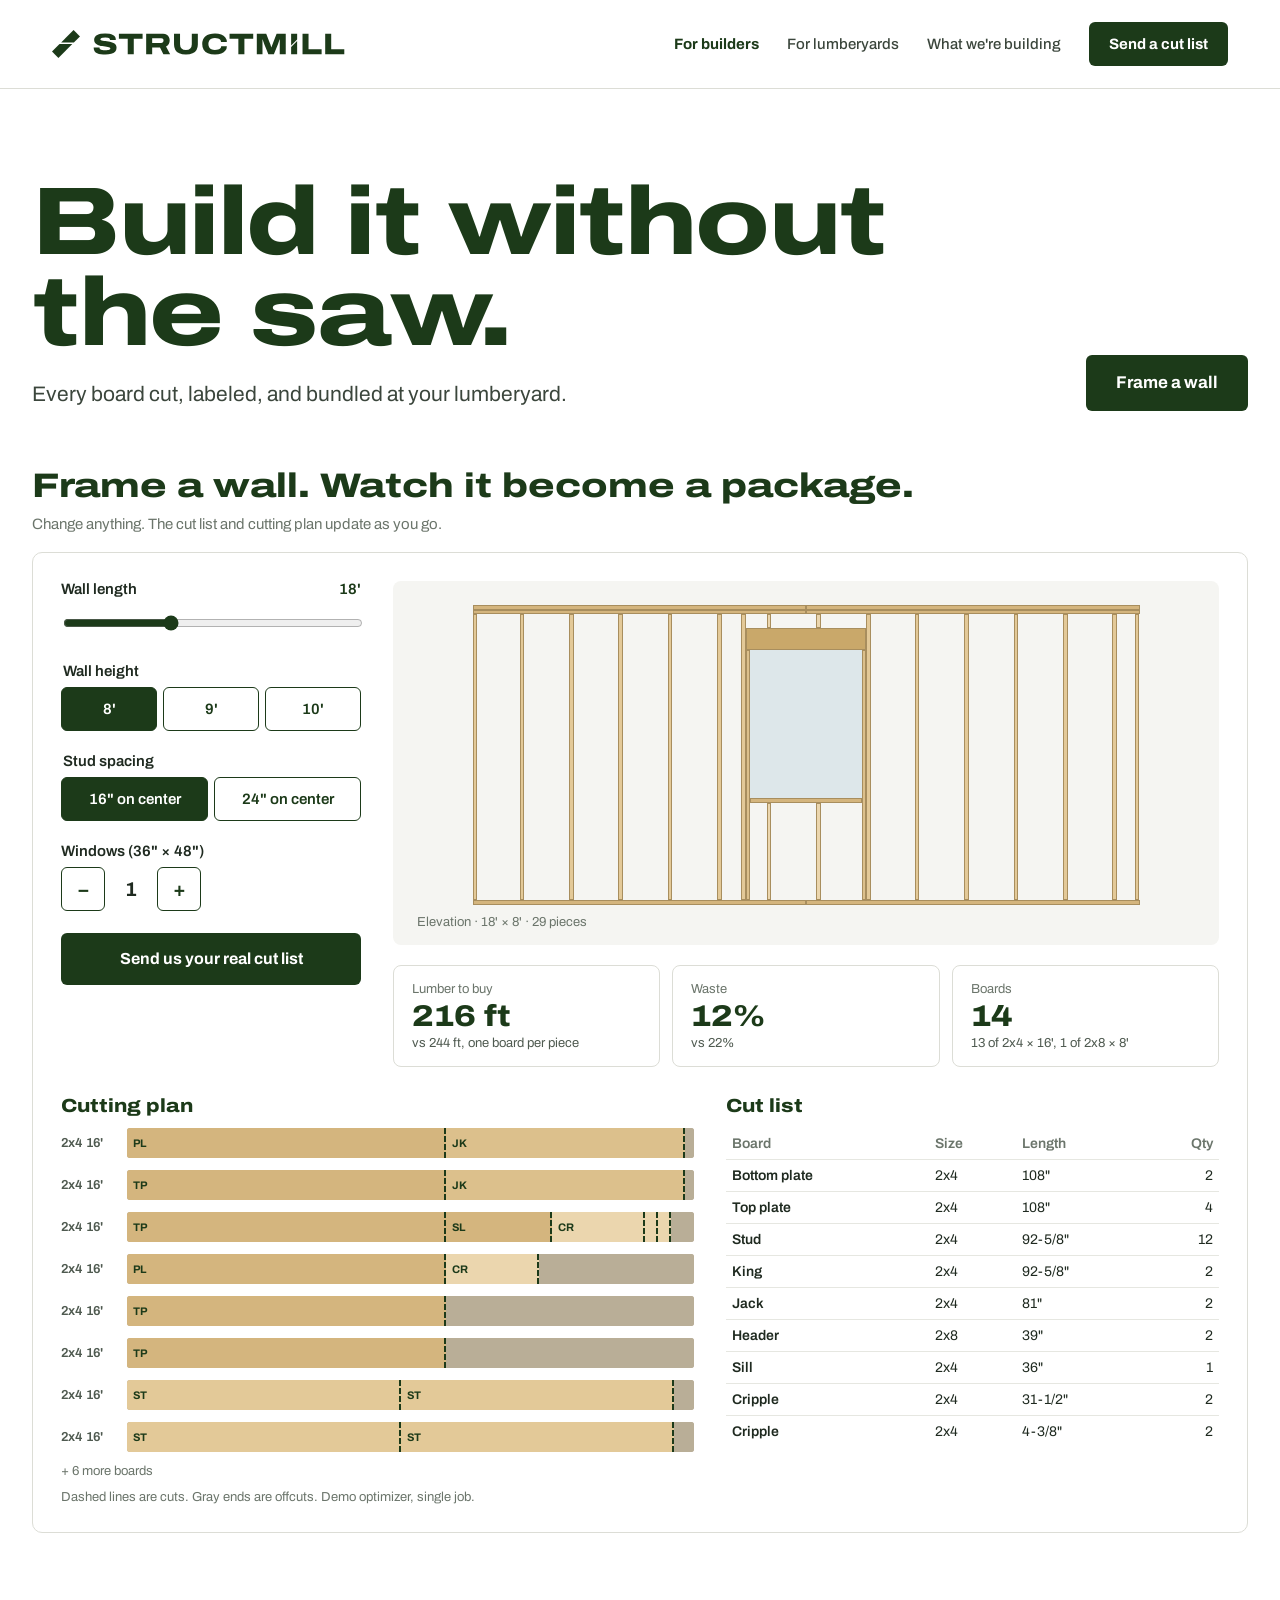
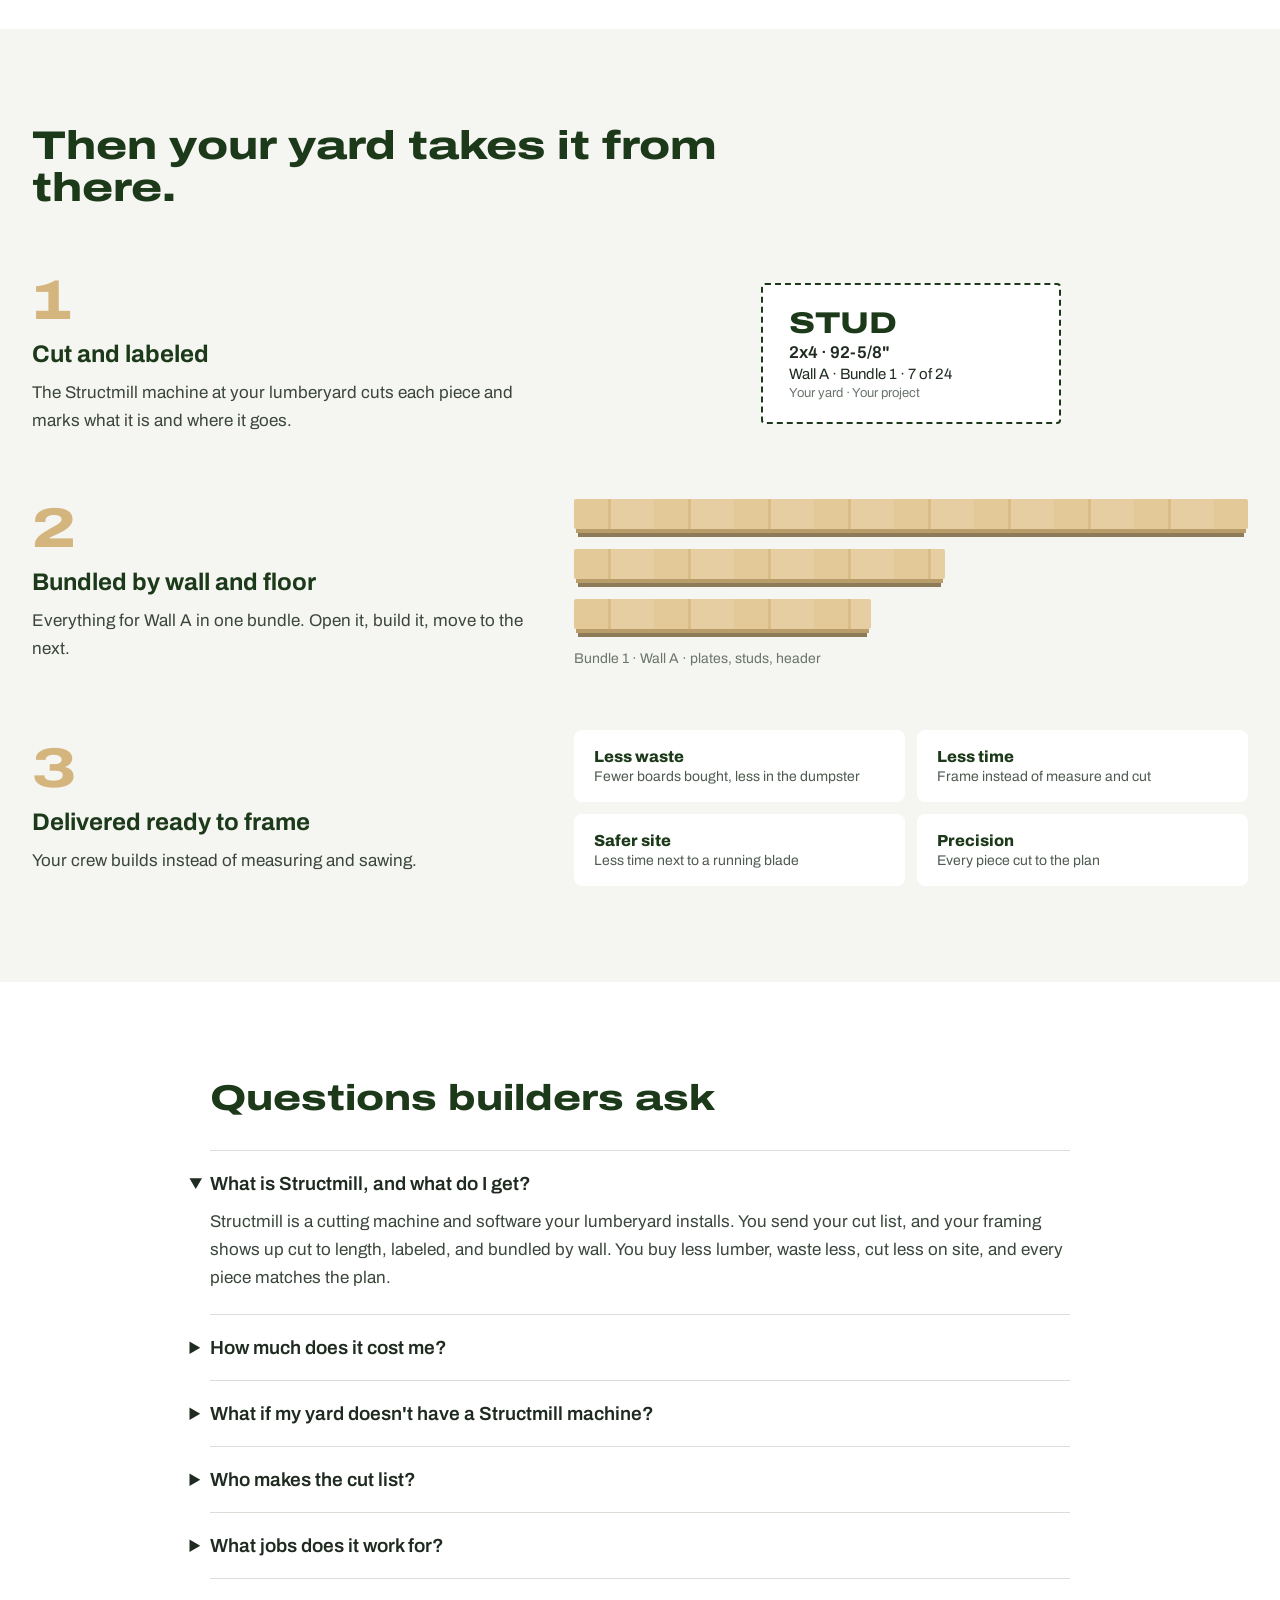
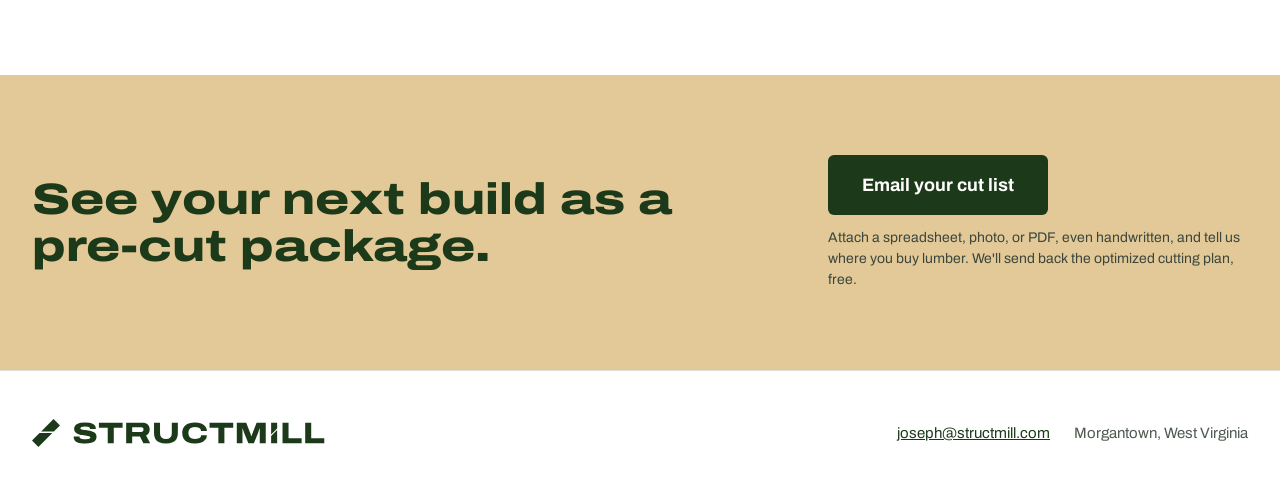
==== builders/index.html @ ed71ccde "Launch v3.0: new brand, builders page with Wall Lab, lumberyards page Replaces the v2 single page wi" ====
<!doctype html>
<html lang="en">
<head>
<meta charset="utf-8">
<meta name="viewport" content="width=device-width, initial-scale=1">
<title>Structmill for builders: build it without the saw</title>
<meta name="description" content="Frame a wall in Wall Lab and watch it become a pre-cut package: every board cut, labeled, and bundled at your lumberyard.">
<meta name="theme-color" content="#FFFFFF">
<link rel="canonical" href="https://structmill.com/builders/">
<meta property="og:type" content="website">
<meta property="og:site_name" content="Structmill">
<meta property="og:title" content="Structmill for builders: build it without the saw">
<meta property="og:description" content="Frame a wall in Wall Lab and watch it become a pre-cut package: every board cut, labeled, and bundled at your lumberyard.">
<meta property="og:url" content="https://structmill.com/builders/">
<meta property="og:image" content="https://structmill.com/og-image.png">
<meta property="og:image:width" content="1200">
<meta property="og:image:height" content="630">
<meta name="twitter:card" content="summary_large_image">
<meta name="twitter:title" content="Structmill for builders: build it without the saw">
<meta name="twitter:description" content="Frame a wall in Wall Lab and watch it become a pre-cut package: every board cut, labeled, and bundled at your lumberyard.">
<meta name="twitter:image" content="https://structmill.com/og-image.png">
<link rel="icon" href="/favicon.svg" type="image/svg+xml">
<link rel="preload" href="/assets/fonts/archivo-variable.woff2" as="font" type="font/woff2" crossorigin>
<link rel="stylesheet" href="/assets/site.css">
</head>
<body>
<div style="font-family: Archivo, system-ui, sans-serif; color: #1F2A20; background: #FFFFFF; min-height: 100vh">

<header style="border-bottom: 1px solid #DCDDD6">
<nav class="sec" style="max-width: 1240px; margin: 0 auto; padding: 22px 32px; display: flex; flex-wrap: wrap; align-items: center; justify-content: space-between; gap: 16px">
<a href="/" aria-label="Structmill home" style="display: flex"><img class="logo" src="/assets/structmill-lockup.svg" alt="Structmill" width="293" height="28"></a>
<div class="nav-links" style="display: flex; flex-wrap: wrap; align-items: center; gap: 28px; font-size: 15px; font-weight: 500">
<a href="/builders/" style="color: #1C3A19; text-decoration: none; font-weight: 700">For builders</a>
<a href="/lumberyards/" style="color: #3B463C; text-decoration: none">For lumberyards</a>
<a href="/#what" style="color: #3B463C; text-decoration: none">What we're building</a>
<a class="nav-cta" href="#send" style="display: inline-flex; align-items: center; min-height: 44px; padding: 0 20px; background: #1C3A19; color: #FFFFFF; font-weight: 700; border-radius: 6px; text-decoration: none">Send a cut list</a>
</div>
</nav>
</header>

<section class="sec hero" style="padding: 88px 32px 56px">
<div style="max-width: 1240px; margin: 0 auto; display: flex; flex-wrap: wrap; gap: 32px; align-items: flex-end; justify-content: space-between">
<div style="flex: 1 1 640px; min-width: 0; display: flex; flex-direction: column; gap: 20px">
<h1 style="margin: 0; font-stretch: 125%; font-weight: 800; font-size: clamp(48px, 7.5vw, 104px); line-height: 0.95; letter-spacing: -0.015em; color: #1C3A19">Build it without the saw.</h1>
<p style="margin: 0; font-size: 21px; line-height: 1.5; color: #3B463C">Every board cut, labeled, and bundled at your lumberyard.</p>
</div>
<a href="#wall-lab" style="display: inline-flex; align-items: center; min-height: 56px; padding: 0 30px; background: #1C3A19; color: #FFFFFF; font-weight: 700; font-size: 17px; border-radius: 6px; text-decoration: none">Frame a wall</a>
</div>
</section>

<section class="sec flush-top" id="wall-lab" aria-label="Wall Lab" style="padding: 0 32px 96px">
<div style="max-width: 1240px; margin: 0 auto; display: flex; flex-direction: column; gap: 20px">
<div style="display: flex; flex-wrap: wrap; justify-content: space-between; align-items: baseline; gap: 12px">
<h2 style="margin: 0; font-stretch: 125%; font-weight: 800; font-size: 34px; color: #1C3A19">Frame a wall. Watch it become a package.</h2>
<span style="font-size: 15px; color: #6B756B">Change anything. The cut list and cutting plan update as you go.</span>
</div>
<div id="wall-lab-app" class="wl" style="font-family: Archivo, system-ui, sans-serif; color: #1F2A20; background: #FFFFFF; border: 1.5px solid #DCDDD6; border-radius: 10px; padding: 28px; display: flex; flex-direction: column; gap: 28px; width: 100%">
<div style="display: flex; flex-wrap: wrap; gap: 32px">
<div class="wl-form" style="flex: 0 1 300px; min-width: 260px; display: flex; flex-direction: column; gap: 22px">
<label style="display: flex; flex-direction: column; gap: 8px; font-size: 15px; font-weight: 600">
<span style="display: flex; justify-content: space-between"><span>Wall length</span><span id="wl-len-label" style="color: #1C3A19">18'</span></span>
<input id="wl-len" type="range" min="6" max="40" step="1" value="18" style="accent-color: #1C3A19; width: 100%; min-height: 32px">
</label>
<fieldset style="margin: 0; padding: 0; border: none; display: flex; flex-direction: column; gap: 8px">
<legend style="font-size: 15px; font-weight: 600; padding-bottom: 8px">Wall height</legend>
<div style="display: flex; gap: 6px"><button type="button" data-h="8">8'</button><button type="button" data-h="9">9'</button><button type="button" data-h="10">10'</button></div>
</fieldset>
<fieldset style="margin: 0; padding: 0; border: none; display: flex; flex-direction: column; gap: 8px">
<legend style="font-size: 15px; font-weight: 600; padding-bottom: 8px">Stud spacing</legend>
<div style="display: flex; gap: 6px"><button type="button" data-sp="16">16" on center</button><button type="button" data-sp="24">24" on center</button></div>
</fieldset>
<div style="display: flex; flex-direction: column; gap: 8px">
<span style="font-size: 15px; font-weight: 600">Windows (36" × 48")</span>
<div style="display: flex; align-items: center; gap: 10px">
<button id="wl-down" type="button" aria-label="Fewer windows" style="width: 44px; height: 44px; border: 1.5px solid #1C3A19; border-radius: 6px; background: #FFFFFF; color: #1C3A19; font: 700 20px Archivo, sans-serif; cursor: pointer">−</button>
<span id="wl-win" aria-live="polite" style="min-width: 32px; text-align: center; font-size: 20px; font-weight: 700">1</span>
<button id="wl-up" type="button" aria-label="More windows" style="width: 44px; height: 44px; border: 1.5px solid #1C3A19; border-radius: 6px; background: #FFFFFF; color: #1C3A19; font: 700 20px Archivo, sans-serif; cursor: pointer">+</button>
</div>
<span id="wl-note" hidden style="font-size: 13px; color: #8A5A1F"></span>
</div>
<a id="wl-send" href="mailto:joseph@structmill.com?subject=My%20cut%20list&amp;body=Hi%20Joseph%2C%0A%0AMy%20cut%20list%20is%20attached%20%28spreadsheet%2C%20photo%2C%20or%20PDF%29.%0A%0AI%20buy%20lumber%20from%3A%20%0AThe%20job%3A%20%0A%0A" style="display: inline-flex; align-items: center; justify-content: center; min-height: 52px; padding: 0 22px; background: #1C3A19; color: #FFFFFF; font-weight: 700; border-radius: 6px; text-decoration: none">Send us your real cut list</a>
</div>
<div style="flex: 1 1 560px; min-width: 0; display: flex; flex-direction: column; gap: 20px">
<div style="background: #F5F5F2; border-radius: 8px; padding: 24px 24px 16px; display: flex; flex-direction: column; gap: 10px">
<div id="wl-elev" role="img" aria-label="Framing elevation" style="position: relative; width: 100%; margin: 0 auto"></div>
<span id="wl-caption" style="font-size: 13px; color: #6B756B"></span>
</div>
<div class="wl-stats" style="display: grid; grid-template-columns: repeat(3, minmax(0, 1fr)); gap: 12px">
<div style="border: 1.5px solid #DCDDD6; border-radius: 8px; padding: 16px 18px; display: flex; flex-direction: column; gap: 4px"><span style="font-size: 13px; color: #6B756B">Lumber to buy</span><span id="wl-opt-ft" class="wl-stat-num" style="font-stretch: 115%; font-size: 30px; font-weight: 800; color: #1C3A19"></span><span id="wl-base-ft" style="font-size: 13px; color: #4F5A50"></span></div>
<div style="border: 1.5px solid #DCDDD6; border-radius: 8px; padding: 16px 18px; display: flex; flex-direction: column; gap: 4px"><span style="font-size: 13px; color: #6B756B">Waste</span><span id="wl-opt-waste" class="wl-stat-num" style="font-stretch: 115%; font-size: 30px; font-weight: 800; color: #1C3A19"></span><span id="wl-base-waste" style="font-size: 13px; color: #4F5A50"></span></div>
<div style="border: 1.5px solid #DCDDD6; border-radius: 8px; padding: 16px 18px; display: flex; flex-direction: column; gap: 4px"><span style="font-size: 13px; color: #6B756B">Boards</span><span id="wl-boards" class="wl-stat-num" style="font-stretch: 115%; font-size: 30px; font-weight: 800; color: #1C3A19"></span><span id="wl-mix" style="font-size: 13px; color: #4F5A50"></span></div>
</div>
</div>
</div>
<div style="display: flex; flex-wrap: wrap; gap: 32px">
<div style="flex: 1 1 520px; min-width: 0; display: flex; flex-direction: column; gap: 12px">
<h3 style="margin: 0; font-stretch: 115%; font-size: 19px; font-weight: 800; color: #1C3A19">Cutting plan</h3>
<div id="wl-plan" style="display: flex; flex-direction: column; gap: 12px"></div>
<span id="wl-more" hidden style="font-size: 13px; color: #6B756B"></span>
<span style="font-size: 13px; color: #6B756B">Dashed lines are cuts. Gray ends are offcuts. Demo optimizer, single job.</span>
</div>
<div style="flex: 1 1 380px; min-width: 0; display: flex; flex-direction: column; gap: 12px">
<h3 style="margin: 0; font-stretch: 115%; font-size: 19px; font-weight: 800; color: #1C3A19">Cut list</h3>
<table style="width: 100%; border-collapse: collapse; font-size: 14px">
<thead><tr style="text-align: left; color: #6B756B"><th style="padding: 8px 6px; font-weight: 600">Board</th><th style="padding: 8px 6px; font-weight: 600">Size</th><th style="padding: 8px 6px; font-weight: 600">Length</th><th style="padding: 8px 6px; font-weight: 600; text-align: right">Qty</th></tr></thead>
<tbody id="wl-rows"></tbody>
</table>
</div>
</div>
</div>
<noscript><p style="font-size: 15px">Wall Lab needs JavaScript turned on.</p></noscript>
</div>
</section>

<section class="sec" aria-label="Then your yard takes it from there" style="background: #F5F5F2; padding: 96px 32px">
<div style="max-width: 1240px; margin: 0 auto; display: flex; flex-direction: column; gap: 64px">
<h2 style="margin: 0; font-stretch: 125%; font-weight: 800; font-size: 40px; line-height: 1.05; color: #1C3A19; max-width: 760px">Then your yard takes it from there.</h2>

<div style="display: flex; flex-wrap: wrap; gap: 48px; align-items: center">
<div style="flex: 1 1 340px; min-width: 0; display: flex; flex-direction: column; gap: 12px"><span class="big-num" style="font-stretch: 125%; font-size: 56px; font-weight: 800; color: #D4B57E; line-height: 1">1</span><h3 style="margin: 0; font-size: 24px; color: #1C3A19">Cut and labeled</h3><p style="margin: 0; font-size: 17px; line-height: 1.65; color: #3B463C">The Structmill machine at your lumberyard cuts each piece and marks what it is and where it goes.</p></div>
<div style="flex: 1 1 520px; min-width: 0; display: flex; justify-content: center">
<div style="background: #FFFFFF; border: 2px dashed #1C3A19; border-radius: 4px; padding: 22px 26px; display: flex; flex-direction: column; gap: 4px; min-width: 300px" class="label-card">
<span style="font-stretch: 125%; font-size: 30px; font-weight: 800; color: #1C3A19">STUD</span>
<span style="font-size: 17px; font-weight: 600">2x4 · 92-5/8"</span>
<span style="font-size: 15px">Wall A · Bundle 1 · 7 of 24</span>
<span style="font-size: 13px; color: #6B756B">Your yard · Your project</span>
</div>
</div>
</div>

<div style="display: flex; flex-wrap: wrap; gap: 48px; align-items: center">
<div style="flex: 1 1 340px; min-width: 0; display: flex; flex-direction: column; gap: 12px"><span class="big-num" style="font-stretch: 125%; font-size: 56px; font-weight: 800; color: #D4B57E; line-height: 1">2</span><h3 style="margin: 0; font-size: 24px; color: #1C3A19">Bundled by wall and floor</h3><p style="margin: 0; font-size: 17px; line-height: 1.65; color: #3B463C">Everything for Wall A in one bundle. Open it, build it, move to the next.</p></div>
<div style="flex: 1 1 520px; min-width: 0; display: flex; flex-direction: column; gap: 10px">
<div style="height: 30px; width: 100%; border-radius: 2px; background: repeating-linear-gradient(90deg, #E3C998 0 34px, #D9BC86 34px 37px, #E6CEA2 37px 80px); box-shadow: 0 6px 0 -2px #B89C69, 0 12px 0 -4px #8C7A58"></div>
<div style="height: 30px; width: 55%; border-radius: 2px; margin-top: 10px; background: repeating-linear-gradient(90deg, #E3C998 0 34px, #D9BC86 34px 37px, #E6CEA2 37px 80px); box-shadow: 0 6px 0 -2px #B89C69, 0 12px 0 -4px #8C7A58"></div>
<div style="height: 30px; width: 44%; border-radius: 2px; margin-top: 10px; background: repeating-linear-gradient(90deg, #E3C998 0 34px, #D9BC86 34px 37px, #E6CEA2 37px 80px); box-shadow: 0 6px 0 -2px #B89C69, 0 12px 0 -4px #8C7A58"></div>
<span style="font-size: 14px; color: #6B756B; padding-top: 12px">Bundle 1 · Wall A · plates, studs, header</span>
</div>
</div>

<div style="display: flex; flex-wrap: wrap; gap: 48px; align-items: center">
<div style="flex: 1 1 340px; min-width: 0; display: flex; flex-direction: column; gap: 12px"><span class="big-num" style="font-stretch: 125%; font-size: 56px; font-weight: 800; color: #D4B57E; line-height: 1">3</span><h3 style="margin: 0; font-size: 24px; color: #1C3A19">Delivered ready to frame</h3><p style="margin: 0; font-size: 17px; line-height: 1.65; color: #3B463C">Your crew builds instead of measuring and sawing.</p></div>
<div style="flex: 1 1 520px; min-width: 0; display: grid; grid-template-columns: repeat(2, minmax(0, 1fr)); gap: 12px">
<div style="background: #FFFFFF; border-radius: 8px; padding: 18px 20px; display: flex; flex-direction: column; gap: 4px"><span style="font-weight: 800; color: #1C3A19">Less waste</span><span style="font-size: 14px; color: #4F5A50">Fewer boards bought, less in the dumpster</span></div>
<div style="background: #FFFFFF; border-radius: 8px; padding: 18px 20px; display: flex; flex-direction: column; gap: 4px"><span style="font-weight: 800; color: #1C3A19">Less time</span><span style="font-size: 14px; color: #4F5A50">Frame instead of measure and cut</span></div>
<div style="background: #FFFFFF; border-radius: 8px; padding: 18px 20px; display: flex; flex-direction: column; gap: 4px"><span style="font-weight: 800; color: #1C3A19">Safer site</span><span style="font-size: 14px; color: #4F5A50">Less time next to a running blade</span></div>
<div style="background: #FFFFFF; border-radius: 8px; padding: 18px 20px; display: flex; flex-direction: column; gap: 4px"><span style="font-weight: 800; color: #1C3A19">Precision</span><span style="font-size: 14px; color: #4F5A50">Every piece cut to the plan</span></div>
</div>
</div>

</div>
</section>

<section class="sec" style="padding: 96px 32px">
<div style="max-width: 860px; margin: 0 auto; display: flex; flex-direction: column; gap: 32px">
<h2 style="margin: 0; font-stretch: 125%; font-weight: 800; font-size: 36px; color: #1C3A19">Questions builders ask</h2>
<div style="display: flex; flex-direction: column; border-top: 1px solid #DCDDD6">
<details open style="border-bottom: 1px solid #DCDDD6; padding: 22px 0"><summary style="font-size: 19px; font-weight: 600">What is Structmill, and what do I get?</summary><p style="margin: 14px 0 0; font-size: 17px; line-height: 1.65; color: #3B463C">Structmill is a cutting machine and software your lumberyard installs. You send your cut list, and your framing shows up cut to length, labeled, and bundled by wall. You buy less lumber, waste less, cut less on site, and every piece matches the plan.</p></details>
<details style="border-bottom: 1px solid #DCDDD6; padding: 22px 0"><summary style="font-size: 19px; font-weight: 600">How much does it cost me?</summary><p style="margin: 14px 0 0; font-size: 17px; line-height: 1.65; color: #3B463C">Planning with Structmill is free. Pre-cut packages are sold by your lumberyard, which sets the price for the service the same way it prices your lumber.</p></details>
<details style="border-bottom: 1px solid #DCDDD6; padding: 22px 0"><summary style="font-size: 19px; font-weight: 600">What if my yard doesn't have a Structmill machine?</summary><p style="margin: 14px 0 0; font-size: 17px; line-height: 1.65; color: #3B463C">Send us your cut list anyway. We'll send back the optimized cutting plan, and if you tell us where you buy, we'll take your request to your yard.</p></details>
<details style="border-bottom: 1px solid #DCDDD6; padding: 22px 0"><summary style="font-size: 19px; font-weight: 600">Who makes the cut list?</summary><p style="margin: 14px 0 0; font-size: 17px; line-height: 1.65; color: #3B463C">You can send us a spreadsheet, a photo, or a PDF, or have your yard's counter build it from your plans. Either way, nothing is cut until you approve the final list. Structmill optimizes and cuts exactly what you approved.</p></details>
<details style="border-bottom: 1px solid #DCDDD6; padding: 22px 0"><summary style="font-size: 19px; font-weight: 600">What jobs does it work for?</summary><p style="margin: 14px 0 0; font-size: 17px; line-height: 1.65; color: #3B463C">Framing with standard 2-by lumber: walls, floors, additions, and new homes.</p></details>
</div>
</div>
</section>

<section class="sec" id="send" style="background: #E3C998; padding: 80px 32px">
<div style="max-width: 1240px; margin: 0 auto; display: flex; flex-wrap: wrap; gap: 32px; align-items: center; justify-content: space-between">
<h2 style="margin: 0; font-stretch: 125%; font-weight: 800; font-size: 44px; line-height: 1.05; color: #1C3A19; max-width: 720px">See your next build as a pre-cut package.</h2>
<div style="display: flex; flex-direction: column; gap: 12px; max-width: 420px"><a href="mailto:joseph@structmill.com?subject=My%20cut%20list&amp;body=Hi%20Joseph%2C%0A%0AMy%20cut%20list%20is%20attached%20%28spreadsheet%2C%20photo%2C%20or%20PDF%29.%0A%0AI%20buy%20lumber%20from%3A%20%0AThe%20job%3A%20%0A%0A" style="align-self: flex-start; display: inline-flex; align-items: center; min-height: 60px; padding: 0 34px; background: #1C3A19; color: #FFFFFF; font-weight: 700; font-size: 18px; border-radius: 6px; text-decoration: none">Email your cut list</a><span class="cta-note" style="color: #3B463C">Attach a spreadsheet, photo, or PDF, even handwritten, and tell us where you buy lumber. We'll send back the optimized cutting plan, free.</span></div>
</div>
</section>

<footer class="sec" style="border-top: 1px solid #DCDDD6; padding: 48px 32px">
<div style="max-width: 1240px; margin: 0 auto; display: flex; flex-wrap: wrap; justify-content: space-between; align-items: center; gap: 24px; font-size: 15px; color: #4F5A50">
<img class="logo" src="/assets/structmill-lockup.svg" alt="Structmill" width="293" height="28">
<div style="display: flex; flex-wrap: wrap; gap: 24px"><a href="mailto:joseph@structmill.com">joseph@structmill.com</a><span>Morgantown, West Virginia</span></div>
</div>
</footer>

</div>
<script src="/assets/wall-lab.js" defer></script>
</body>
</html>
---- assets/site.css ----
/* Structmill v3.0 — shared styles. Page layout lives inline; this file holds
   the base, focus states, and the phone overrides. */
@font-face{font-family:Archivo;font-style:normal;font-display:swap;font-weight:100 900;font-stretch:62% 125%;src:url(/assets/fonts/archivo-variable.woff2) format('woff2-variations'),url(/assets/fonts/archivo-variable.woff2) format('woff2')}
*,*::before,*::after{box-sizing:border-box}
html{-webkit-text-size-adjust:100%;scroll-behavior:smooth}
body{margin:0;background:#FFFFFF}
img,svg{max-width:100%}
a{color:#1C3A19}a:hover{color:#2D5A27}
a:focus-visible,button:focus-visible,summary:focus-visible,input:focus-visible{outline:3px solid #6FA15C;outline-offset:3px}
summary{cursor:pointer}
details>summary{list-style-position:outside}
.logo{height:28px;width:auto;display:block}
.cta-note{font-size:14px;color:#4F5A50;line-height:1.5}
.scroll-hint{display:none;font-size:13px;color:#6B756B}
@media (prefers-reduced-motion:reduce){html{scroll-behavior:auto}}

/* Tablet and down */
@media (max-width:900px){
  .flow-inner{min-width:0!important}
  .flow-grid{grid-template-columns:repeat(2,minmax(0,1fr))!important;gap:16px!important}
  .flow-grid>div{min-height:0!important}
  .flow-arrow,.flow-lanes{display:none!important}
}

/* Phone */
@media (max-width:640px){
  .sec{padding-left:20px!important;padding-right:20px!important}
  section.sec{padding-top:56px!important;padding-bottom:56px!important}
  section.sec.hero{padding-top:40px!important;padding-bottom:40px!important}
  section.sec.flush-top{padding-top:0!important}
  nav.sec{padding-top:14px!important;padding-bottom:14px!important;gap:12px!important}
  .nav-links{gap:6px 18px!important;font-size:14px!important;width:100%}
  .nav-links .nav-cta{min-height:40px!important;padding:0 14px!important;margin-left:auto}
  .logo{height:22px}
  footer.sec{padding-top:32px!important;padding-bottom:32px!important}
  h2{font-size:clamp(28px,7.4vw,36px)!important}
  .big-num{font-size:40px!important}
  .flow-grid{grid-template-columns:1fr!important;gap:10px!important}
  .flow-grid>div{padding:16px 18px!important}
  .flow-grid .flow-pic{display:none!important}
  .door{min-height:88px!important;padding:0 22px!important}
  .door .door-title{font-size:23px!important}
  .label-card{min-width:0!important;width:100%}
  .scroll-hint{display:block}
  .wl{padding:16px!important;gap:20px!important}
  .wl-stats{grid-template-columns:1fr 1fr!important}
  .wl-stats>div:last-child{grid-column:span 2}
  .wl-stat-num{font-size:24px!important}
  .wl-form{flex-basis:100%!important;min-width:0!important}
  .wl-plan-row{grid-template-columns:48px minmax(0,1fr)!important}
  .wl table{font-size:13px!important}
  .pilot-list li{padding-right:0!important}
}
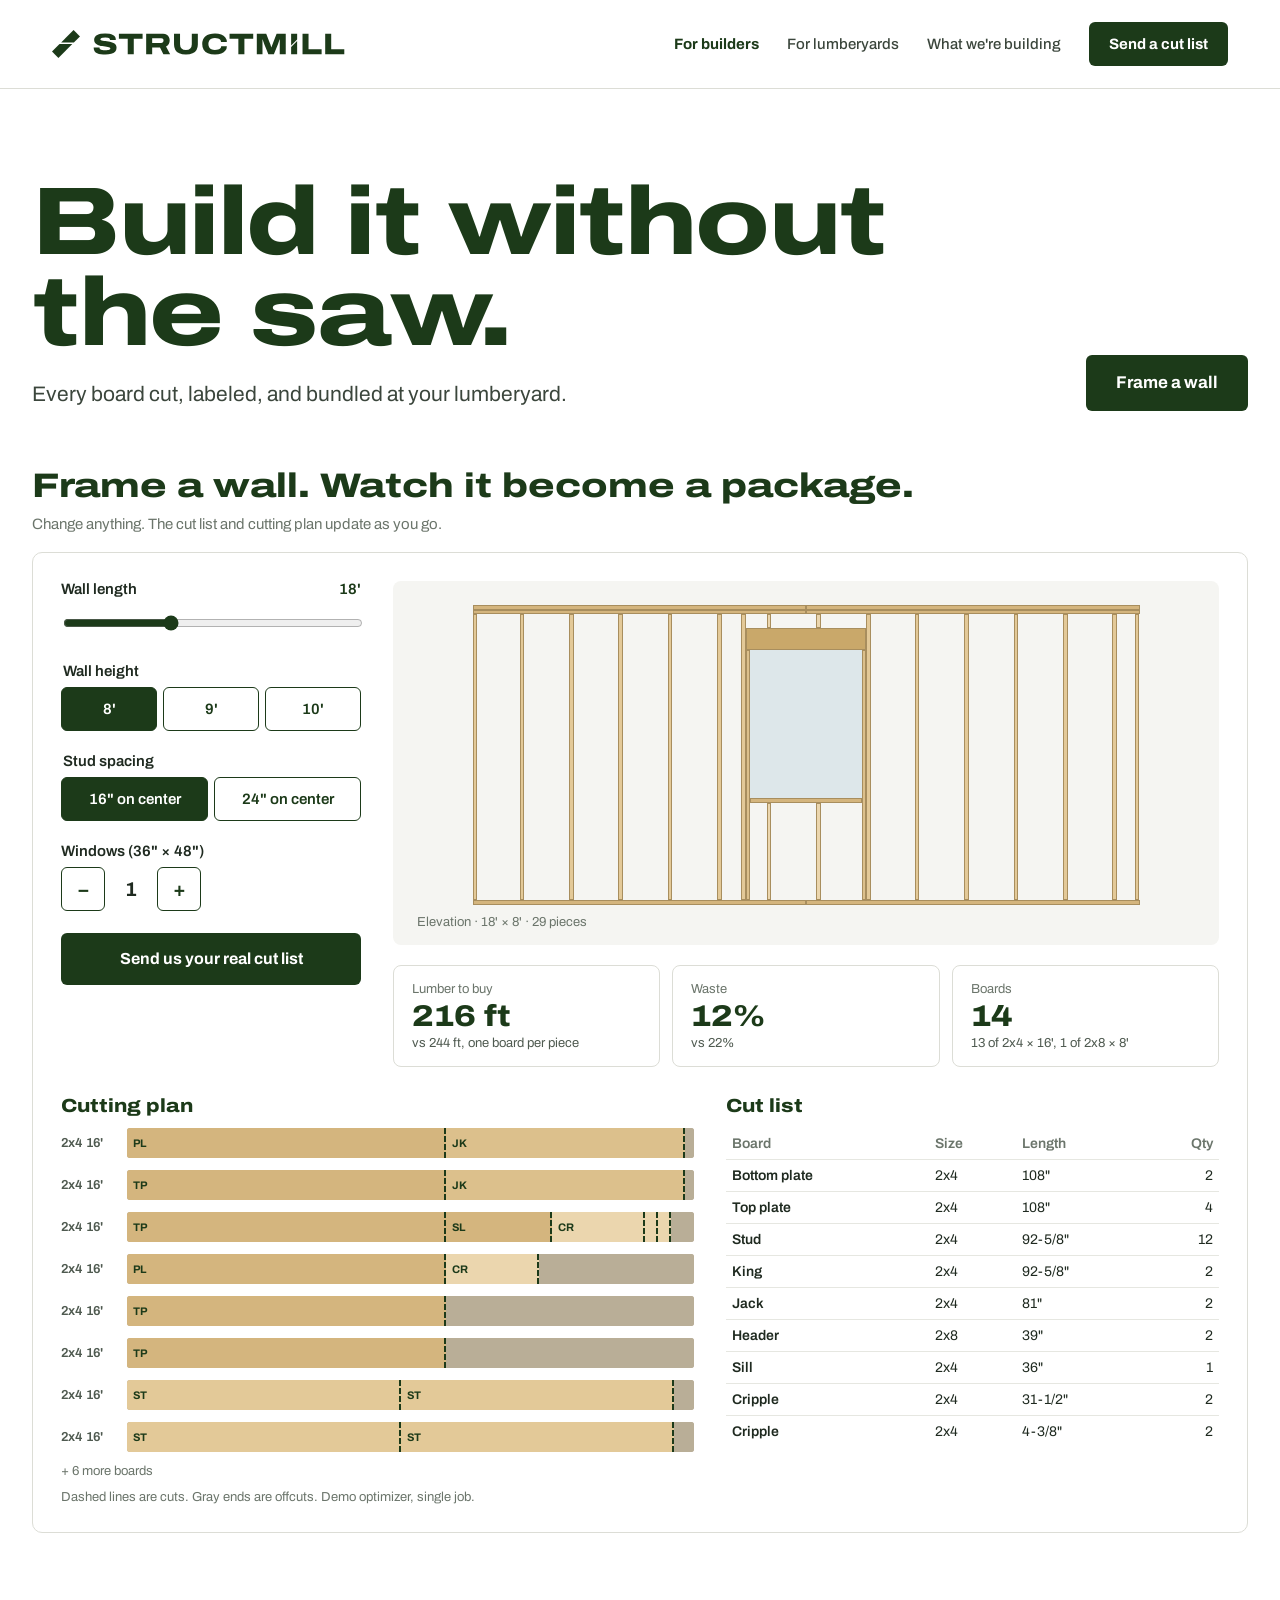
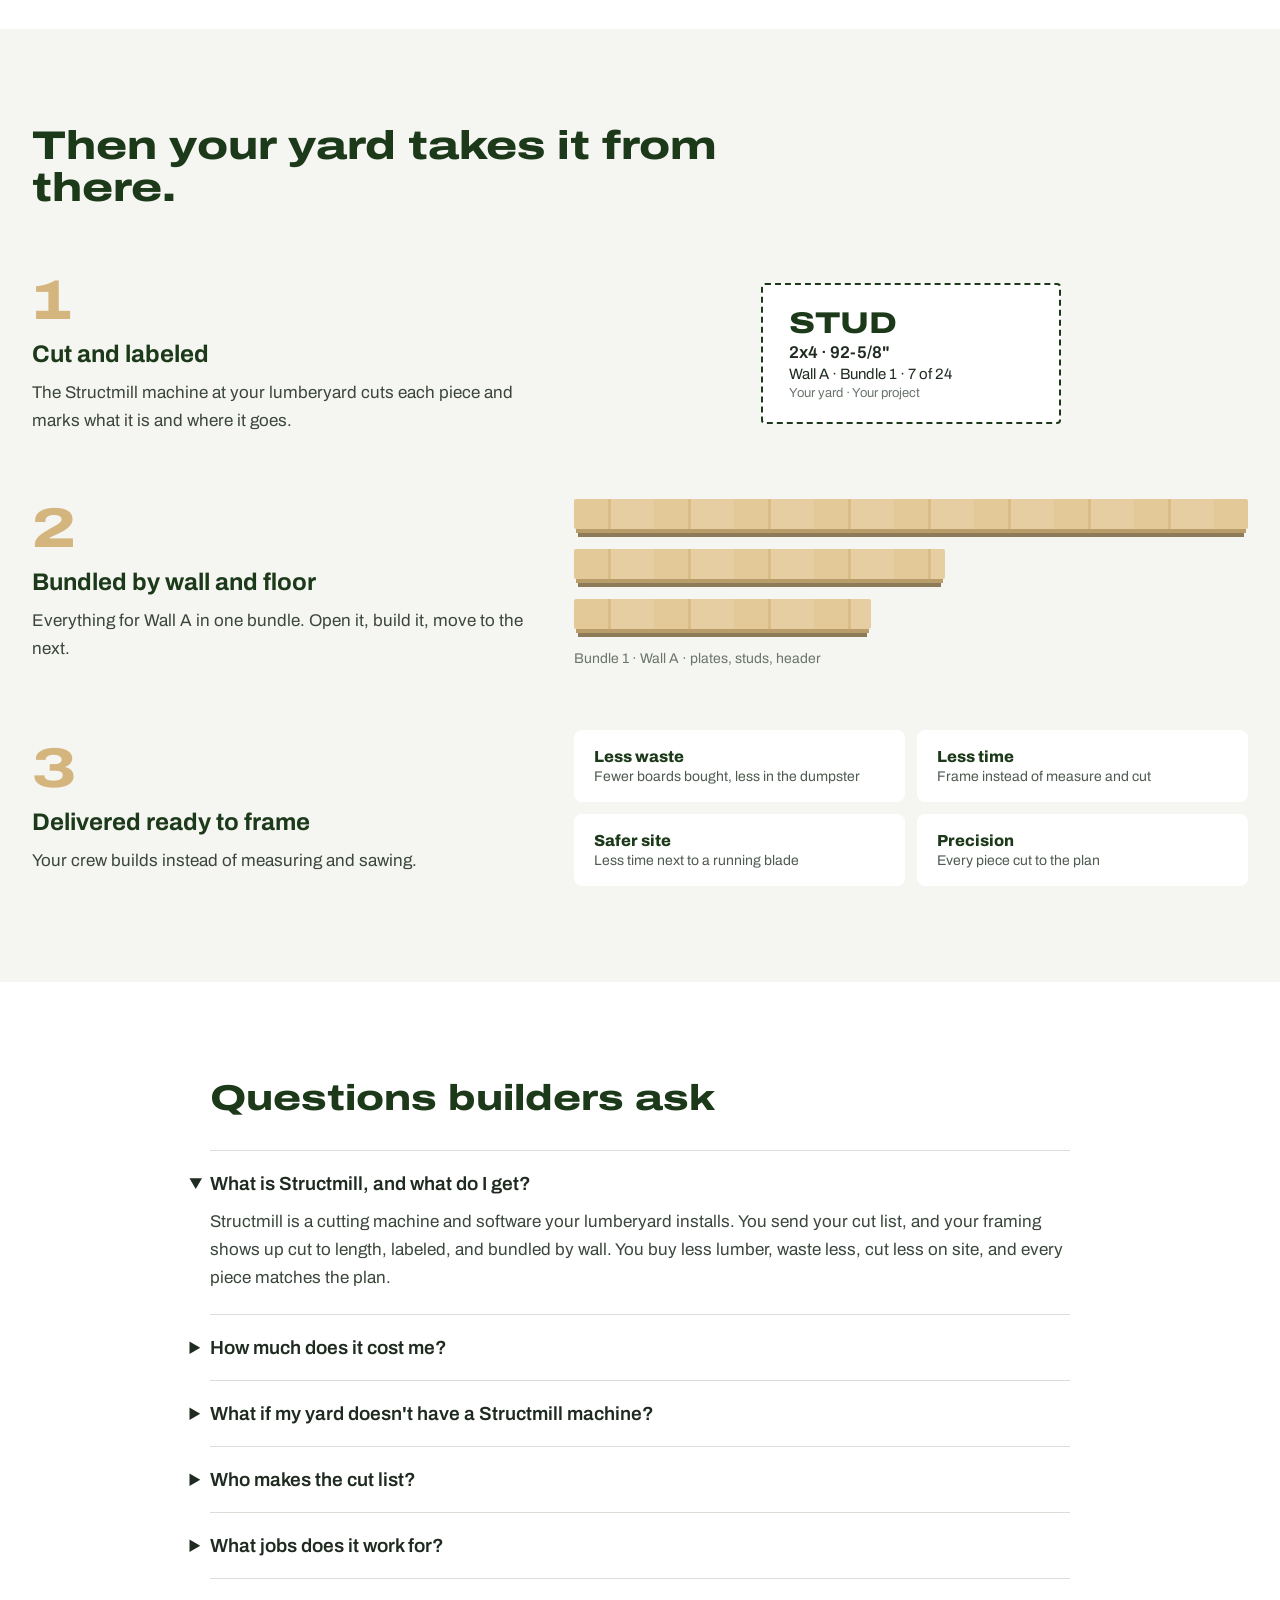
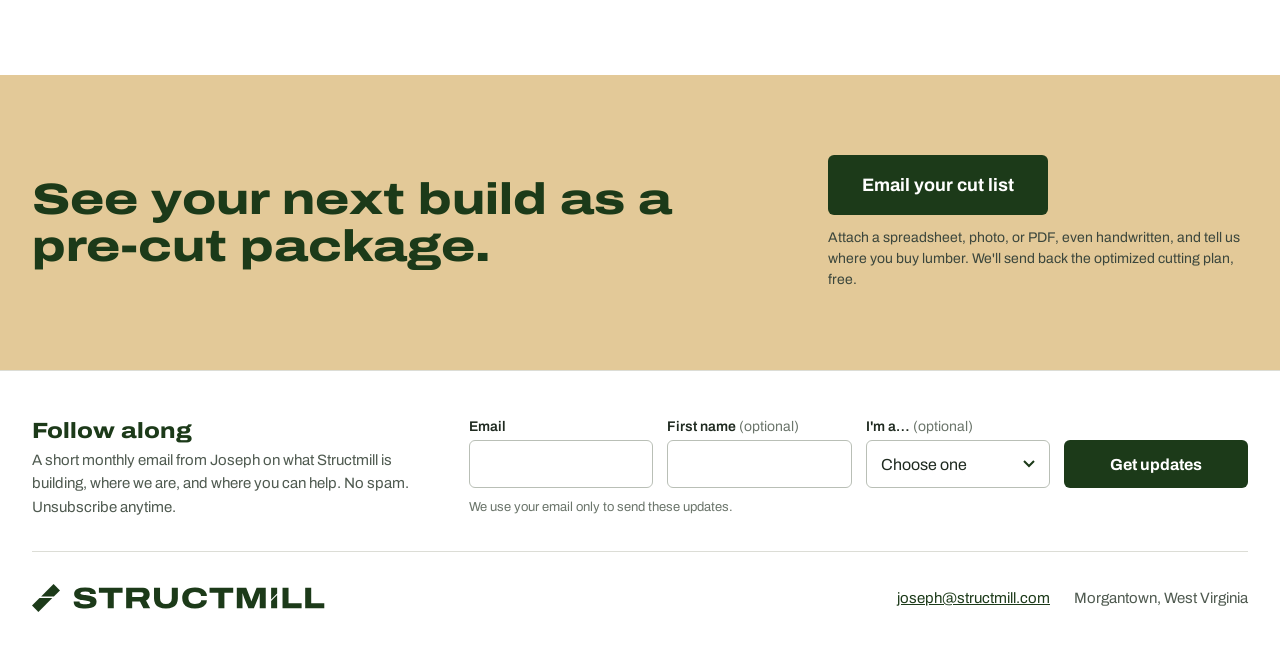
==== commit 32a1091c: "Add founder updates signup (v3.1) Signup block in the footer of the builders and lumberyards pages, " ====
--- a/builders/index.html
+++ b/builders/index.html
@@ -19,7 +19,9 @@
 <meta name="twitter:title" content="Structmill for builders: build it without the saw">
 <meta name="twitter:description" content="Frame a wall in Wall Lab and watch it become a pre-cut package: every board cut, labeled, and bundled at your lumberyard.">
 <meta name="twitter:image" content="https://structmill.com/og-image.png">
-<link rel="icon" href="/favicon.svg" type="image/svg+xml">
+<link rel="icon" href="/favicon.ico?v=3" sizes="32x32">
+<link rel="icon" href="/favicon.svg?v=3" type="image/svg+xml">
+<link rel="apple-touch-icon" href="/apple-touch-icon.png?v=3">
 <link rel="preload" href="/assets/fonts/archivo-variable.woff2" as="font" type="font/woff2" crossorigin>
 <link rel="stylesheet" href="/assets/site.css">
 </head>
@@ -172,13 +174,31 @@
 </section>
 
 <footer class="sec" style="border-top: 1px solid #DCDDD6; padding: 48px 32px">
-<div style="max-width: 1240px; margin: 0 auto; display: flex; flex-wrap: wrap; justify-content: space-between; align-items: center; gap: 24px; font-size: 15px; color: #4F5A50">
+<div style="max-width: 1240px; margin: 0 auto">
+<div class="upd-foot">
+<div class="upd-foot-copy"><h2 style="margin: 0; font-stretch: 115%; font-size: 22px; font-weight: 800; color: #1C3A19">Follow along</h2><p style="margin: 0; font-size: 15px; line-height: 1.55; color: #4F5A50">A short monthly email from Joseph on what Structmill is building, where we are, and where you can help. No spam. Unsubscribe anytime.</p></div>
+<div class="upd-foot-form"><form class="upd" data-updates-form data-list="structmill" novalidate>
+<label for="upd-email-2"><span>Email</span><input id="upd-email-2" type="email" name="email" autocomplete="email" inputmode="email" required></label>
+<label for="upd-name-2"><span>First name <span class="opt">(optional)</span></span><input id="upd-name-2" type="text" name="metadata__first_name" autocomplete="given-name"></label>
+<label for="upd-role-2"><span>I'm a… <span class="opt">(optional)</span></span><select id="upd-role-2" name="metadata__role" data-role><option value="">Choose one</option><option value="lumberyard">Lumberyard</option><option value="contractor">Contractor</option><option value="investor">Investor</option><option value="advisor-supporter">Advisor or supporter</option><option value="other">Other</option></select></label>
+<button type="submit">Get updates</button>
+<input type="hidden" name="tag" value="" data-role-tag>
+<input type="hidden" name="tag" value="site-footer">
+<input type="hidden" name="embed" value="1">
+<div class="upd-trap" aria-hidden="true"><label for="upd-trap-2">Leave this empty<input id="upd-trap-2" type="text" name="website_confirm" tabindex="-1" autocomplete="off" data-trap></label></div>
+<p class="upd-error" role="alert" data-error></p>
+</form>
+<p class="upd-success" role="status" tabindex="-1" hidden data-success>You're on the list. First update lands next month.</p><p class="upd-note">We use your email only to send these updates.</p></div>
+</div>
+<div style="display: flex; flex-wrap: wrap; justify-content: space-between; align-items: center; gap: 24px; font-size: 15px; color: #4F5A50">
 <img class="logo" src="/assets/structmill-lockup.svg" alt="Structmill" width="293" height="28">
 <div style="display: flex; flex-wrap: wrap; gap: 24px"><a href="mailto:joseph@structmill.com">joseph@structmill.com</a><span>Morgantown, West Virginia</span></div>
 </div>
+</div>
 </footer>
 
 </div>
 <script src="/assets/wall-lab.js" defer></script>
+<script src="/assets/updates.js" defer></script>
 </body>
 </html>
--- a/assets/site.css
+++ b/assets/site.css
@@ -51,3 +51,26 @@
   .wl table{font-size:13px!important}
   .pilot-list li{padding-right:0!important}
 }
+
+/* Founder updates signup (v3.1) */
+.upd{display:grid;grid-template-columns:repeat(auto-fit,minmax(200px,1fr));gap:14px;align-items:end;margin:0}
+.upd label{display:flex;flex-direction:column;gap:6px;font-size:14px;font-weight:600;color:#1F2A20}
+.upd label .opt{font-weight:400;color:#6B756B}
+.upd input,.upd select{min-height:48px;padding:0 14px;background:#FFFFFF;border:1.5px solid #B9BFB6;border-radius:6px;font:16px Archivo,system-ui,sans-serif;color:#1F2A20;width:100%}
+.upd select{appearance:none;-webkit-appearance:none;background-image:url("data:image/svg+xml,%3Csvg xmlns='http://www.w3.org/2000/svg' width='12' height='8' viewBox='0 0 12 8'%3E%3Cpath d='M1 1l5 5 5-5' fill='none' stroke='%231C3A19' stroke-width='2'/%3E%3C/svg%3E");background-repeat:no-repeat;background-position:right 14px center;padding-right:36px}
+.upd input:focus-visible,.upd select:focus-visible{outline:3px solid #6FA15C;outline-offset:1px}
+.upd input[aria-invalid=true]{border-color:#A3401F}
+.upd button{min-height:48px;padding:0 24px;border:none;border-radius:6px;background:#1C3A19;color:#FFFFFF;font:700 16px Archivo,system-ui,sans-serif;cursor:pointer}
+.upd button:hover{background:#2D5A27}
+.upd button:disabled{opacity:.7;cursor:default}
+.upd .upd-error{grid-column:1/-1;margin:0;font-size:14px;color:#A3401F;min-height:0}
+.upd .upd-error:empty{display:none}
+.upd .upd-trap{position:absolute!important;left:-9999px!important;width:1px;height:1px;overflow:hidden}
+.upd-success{font-size:17px;font-weight:600;color:#1C3A19;padding:14px 0;outline:none}
+.upd-note{margin:0;font-size:13px;line-height:1.5;color:#6B756B}
+.upd-foot{display:flex;flex-wrap:wrap;gap:20px 48px;align-items:flex-start;justify-content:space-between;padding-bottom:32px;margin-bottom:32px;border-bottom:1px solid #DCDDD6}
+.upd-foot-copy{flex:1 1 260px;display:flex;flex-direction:column;gap:6px}
+.upd-foot-form{flex:2 1 520px;min-width:0;display:flex;flex-direction:column;gap:10px}
+@media (max-width:640px){.upd{grid-template-columns:1fr}.upd button{width:100%}}
+.upd[hidden],.upd-success[hidden]{display:none}
+.upd-foot .upd{grid-template-columns:repeat(auto-fit,minmax(150px,1fr))}
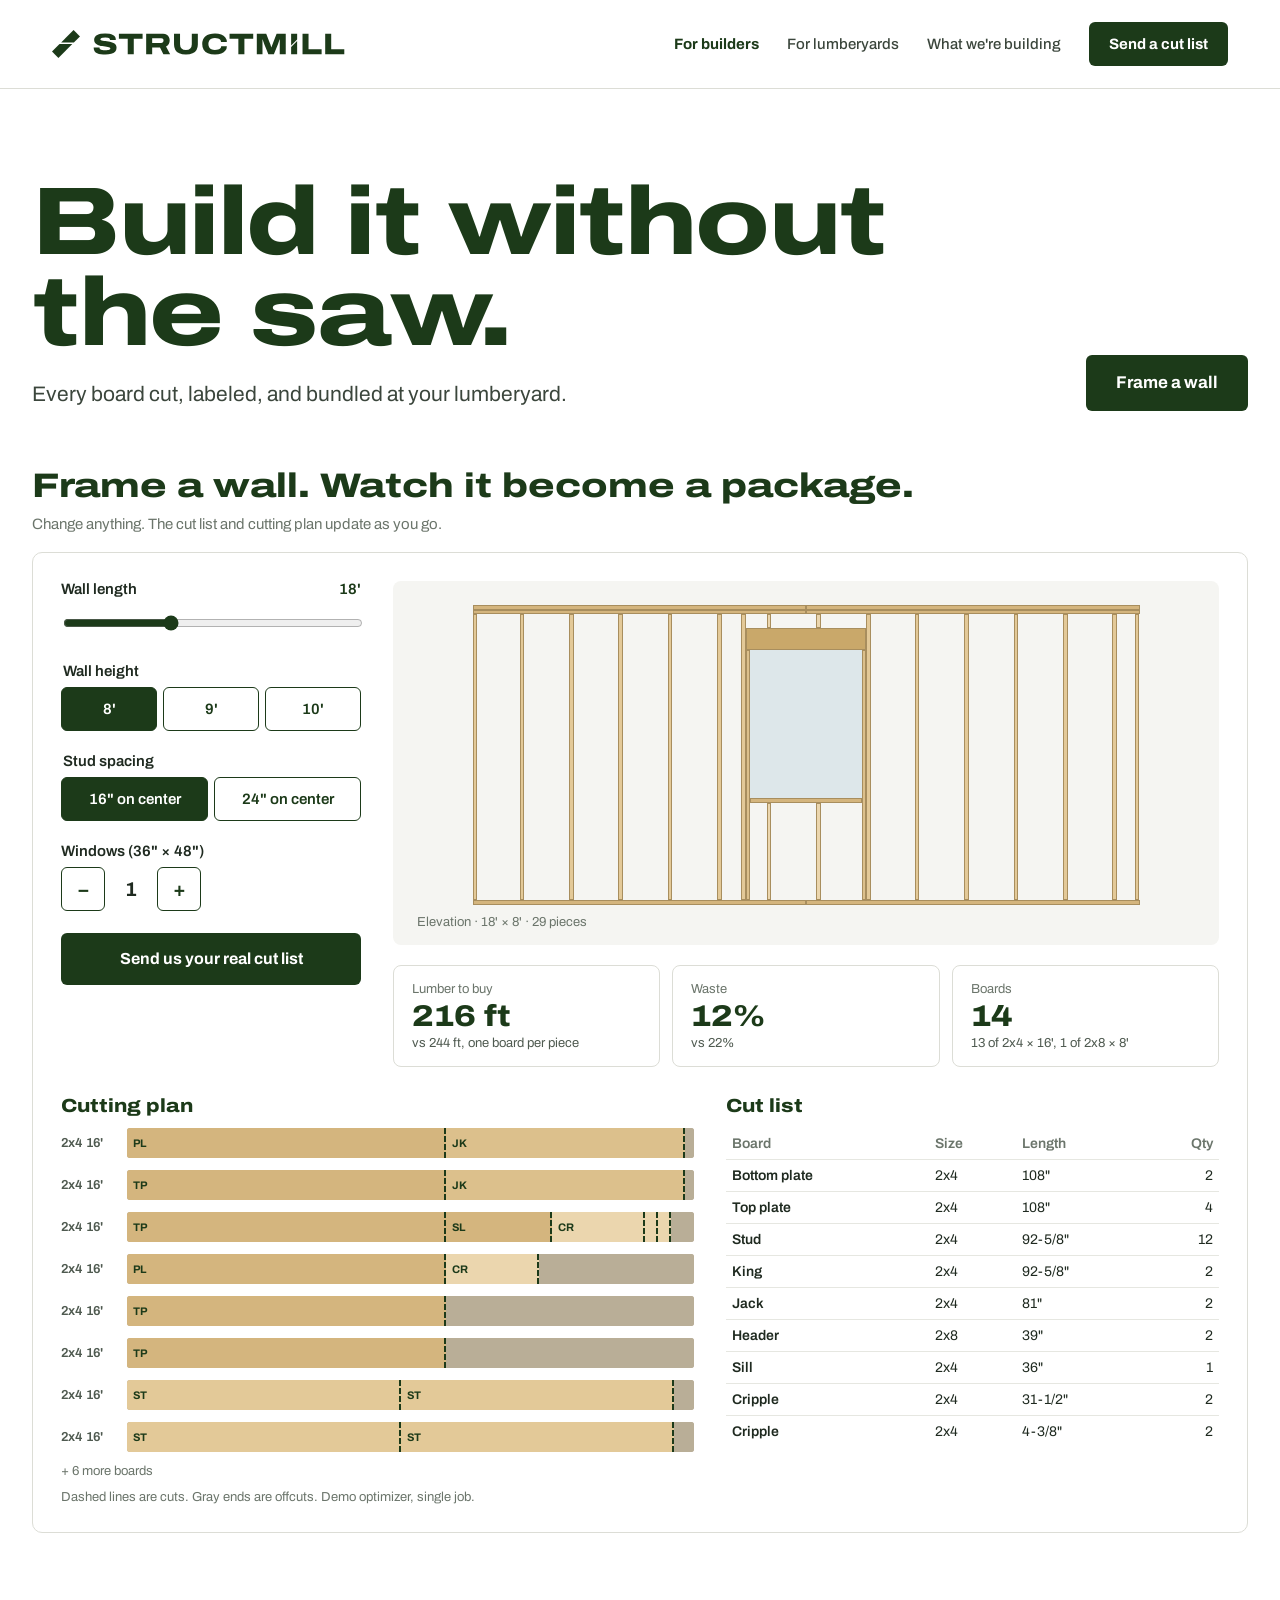
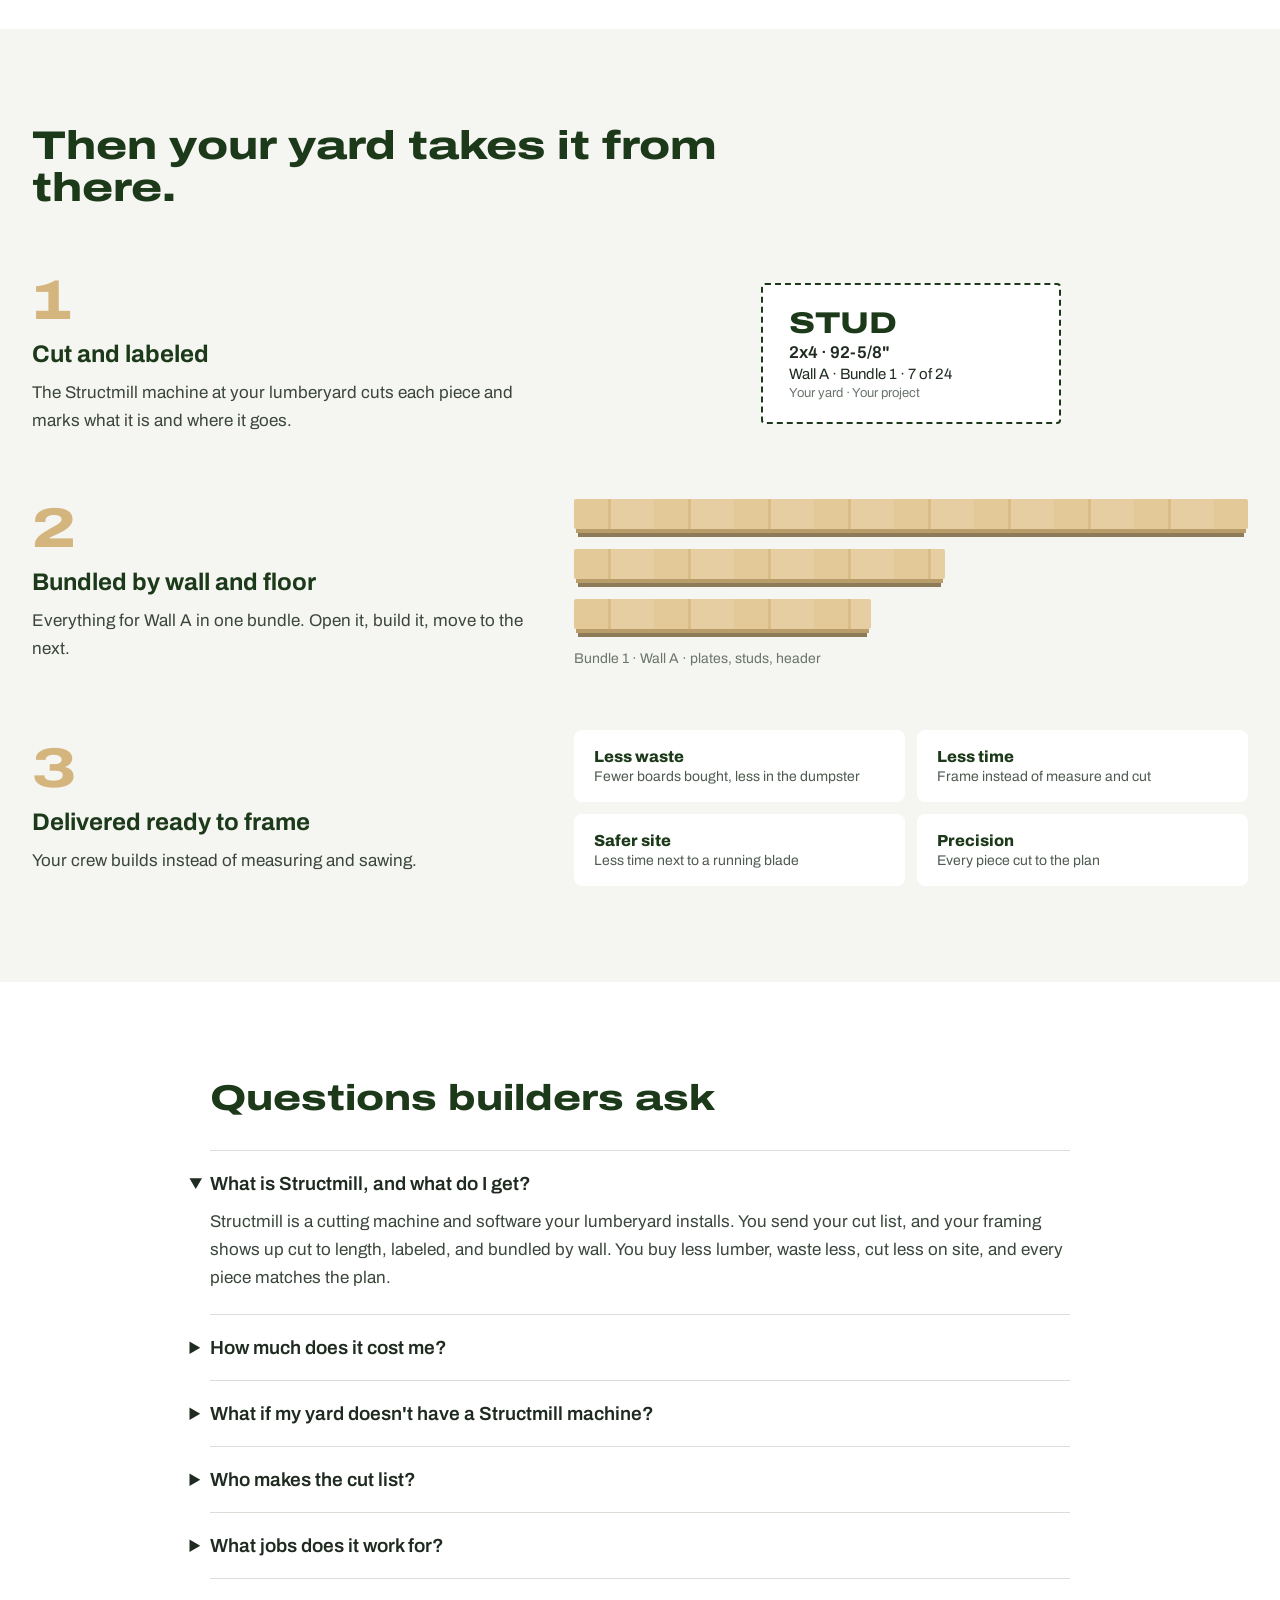
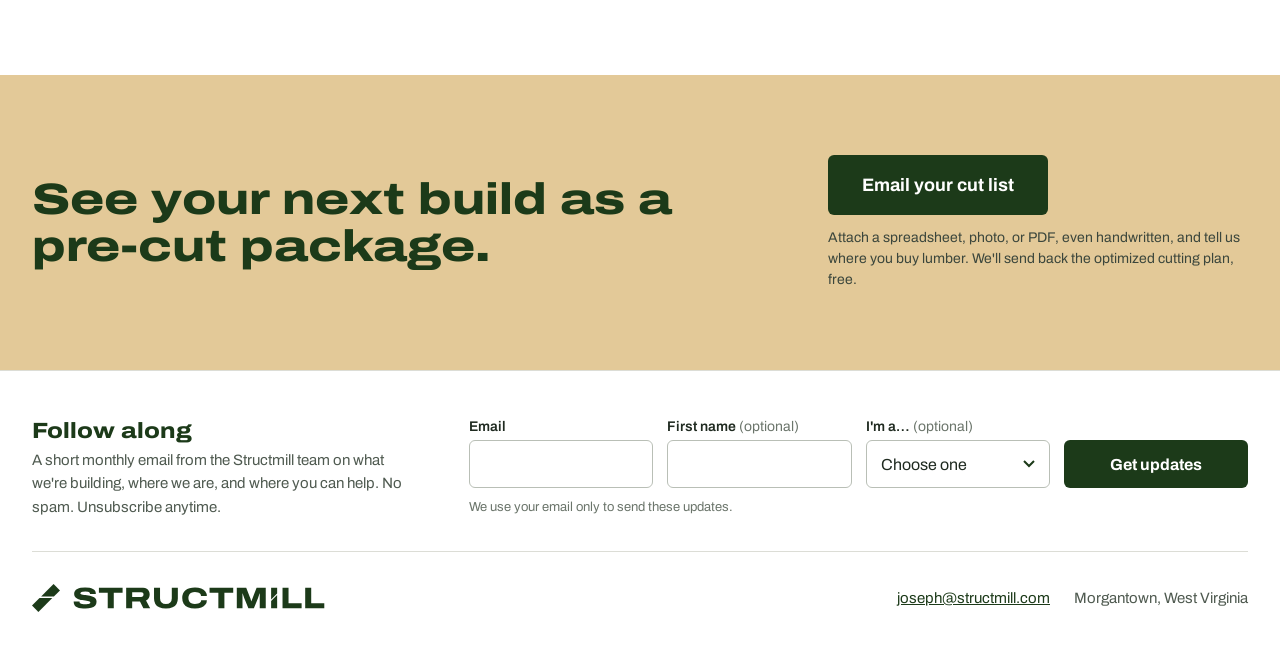
==== commit 8663e7b8: "Signup copy: from the Structmill team Co-Authored-By: Claude Opus 5.5 <noreply@anthropic.com> Claude" ====
--- a/builders/index.html
+++ b/builders/index.html
@@ -80,7 +80,7 @@
 </div>
 <span id="wl-note" hidden style="font-size: 13px; color: #8A5A1F"></span>
 </div>
-<a id="wl-send" href="mailto:joseph@structmill.com?subject=My%20cut%20list&amp;body=Hi%20Joseph%2C%0A%0AMy%20cut%20list%20is%20attached%20%28spreadsheet%2C%20photo%2C%20or%20PDF%29.%0A%0AI%20buy%20lumber%20from%3A%20%0AThe%20job%3A%20%0A%0A" style="display: inline-flex; align-items: center; justify-content: center; min-height: 52px; padding: 0 22px; background: #1C3A19; color: #FFFFFF; font-weight: 700; border-radius: 6px; text-decoration: none">Send us your real cut list</a>
+<a id="wl-send" href="mailto:joseph@structmill.com?subject=My%20cut%20list&amp;body=Hello%2C%0A%0AMy%20cut%20list%20is%20attached%20%28spreadsheet%2C%20photo%2C%20or%20PDF%29.%0A%0AI%20buy%20lumber%20from%3A%20%0AThe%20job%3A%20%0A%0A" style="display: inline-flex; align-items: center; justify-content: center; min-height: 52px; padding: 0 22px; background: #1C3A19; color: #FFFFFF; font-weight: 700; border-radius: 6px; text-decoration: none">Send us your real cut list</a>
 </div>
 <div style="flex: 1 1 560px; min-width: 0; display: flex; flex-direction: column; gap: 20px">
 <div style="background: #F5F5F2; border-radius: 8px; padding: 24px 24px 16px; display: flex; flex-direction: column; gap: 10px">
@@ -169,14 +169,14 @@
 <section class="sec" id="send" style="background: #E3C998; padding: 80px 32px">
 <div style="max-width: 1240px; margin: 0 auto; display: flex; flex-wrap: wrap; gap: 32px; align-items: center; justify-content: space-between">
 <h2 style="margin: 0; font-stretch: 125%; font-weight: 800; font-size: 44px; line-height: 1.05; color: #1C3A19; max-width: 720px">See your next build as a pre-cut package.</h2>
-<div style="display: flex; flex-direction: column; gap: 12px; max-width: 420px"><a href="mailto:joseph@structmill.com?subject=My%20cut%20list&amp;body=Hi%20Joseph%2C%0A%0AMy%20cut%20list%20is%20attached%20%28spreadsheet%2C%20photo%2C%20or%20PDF%29.%0A%0AI%20buy%20lumber%20from%3A%20%0AThe%20job%3A%20%0A%0A" style="align-self: flex-start; display: inline-flex; align-items: center; min-height: 60px; padding: 0 34px; background: #1C3A19; color: #FFFFFF; font-weight: 700; font-size: 18px; border-radius: 6px; text-decoration: none">Email your cut list</a><span class="cta-note" style="color: #3B463C">Attach a spreadsheet, photo, or PDF, even handwritten, and tell us where you buy lumber. We'll send back the optimized cutting plan, free.</span></div>
+<div style="display: flex; flex-direction: column; gap: 12px; max-width: 420px"><a href="mailto:joseph@structmill.com?subject=My%20cut%20list&amp;body=Hello%2C%0A%0AMy%20cut%20list%20is%20attached%20%28spreadsheet%2C%20photo%2C%20or%20PDF%29.%0A%0AI%20buy%20lumber%20from%3A%20%0AThe%20job%3A%20%0A%0A" style="align-self: flex-start; display: inline-flex; align-items: center; min-height: 60px; padding: 0 34px; background: #1C3A19; color: #FFFFFF; font-weight: 700; font-size: 18px; border-radius: 6px; text-decoration: none">Email your cut list</a><span class="cta-note" style="color: #3B463C">Attach a spreadsheet, photo, or PDF, even handwritten, and tell us where you buy lumber. We'll send back the optimized cutting plan, free.</span></div>
 </div>
 </section>
 
 <footer class="sec" style="border-top: 1px solid #DCDDD6; padding: 48px 32px">
 <div style="max-width: 1240px; margin: 0 auto">
 <div class="upd-foot">
-<div class="upd-foot-copy"><h2 style="margin: 0; font-stretch: 115%; font-size: 22px; font-weight: 800; color: #1C3A19">Follow along</h2><p style="margin: 0; font-size: 15px; line-height: 1.55; color: #4F5A50">A short monthly email from Joseph on what Structmill is building, where we are, and where you can help. No spam. Unsubscribe anytime.</p></div>
+<div class="upd-foot-copy"><h2 style="margin: 0; font-stretch: 115%; font-size: 22px; font-weight: 800; color: #1C3A19">Follow along</h2><p style="margin: 0; font-size: 15px; line-height: 1.55; color: #4F5A50">A short monthly email from the Structmill team on what we're building, where we are, and where you can help. No spam. Unsubscribe anytime.</p></div>
 <div class="upd-foot-form"><form class="upd" data-updates-form data-list="structmill" novalidate>
 <label for="upd-email-2"><span>Email</span><input id="upd-email-2" type="email" name="email" autocomplete="email" inputmode="email" required></label>
 <label for="upd-name-2"><span>First name <span class="opt">(optional)</span></span><input id="upd-name-2" type="text" name="metadata__first_name" autocomplete="given-name"></label>
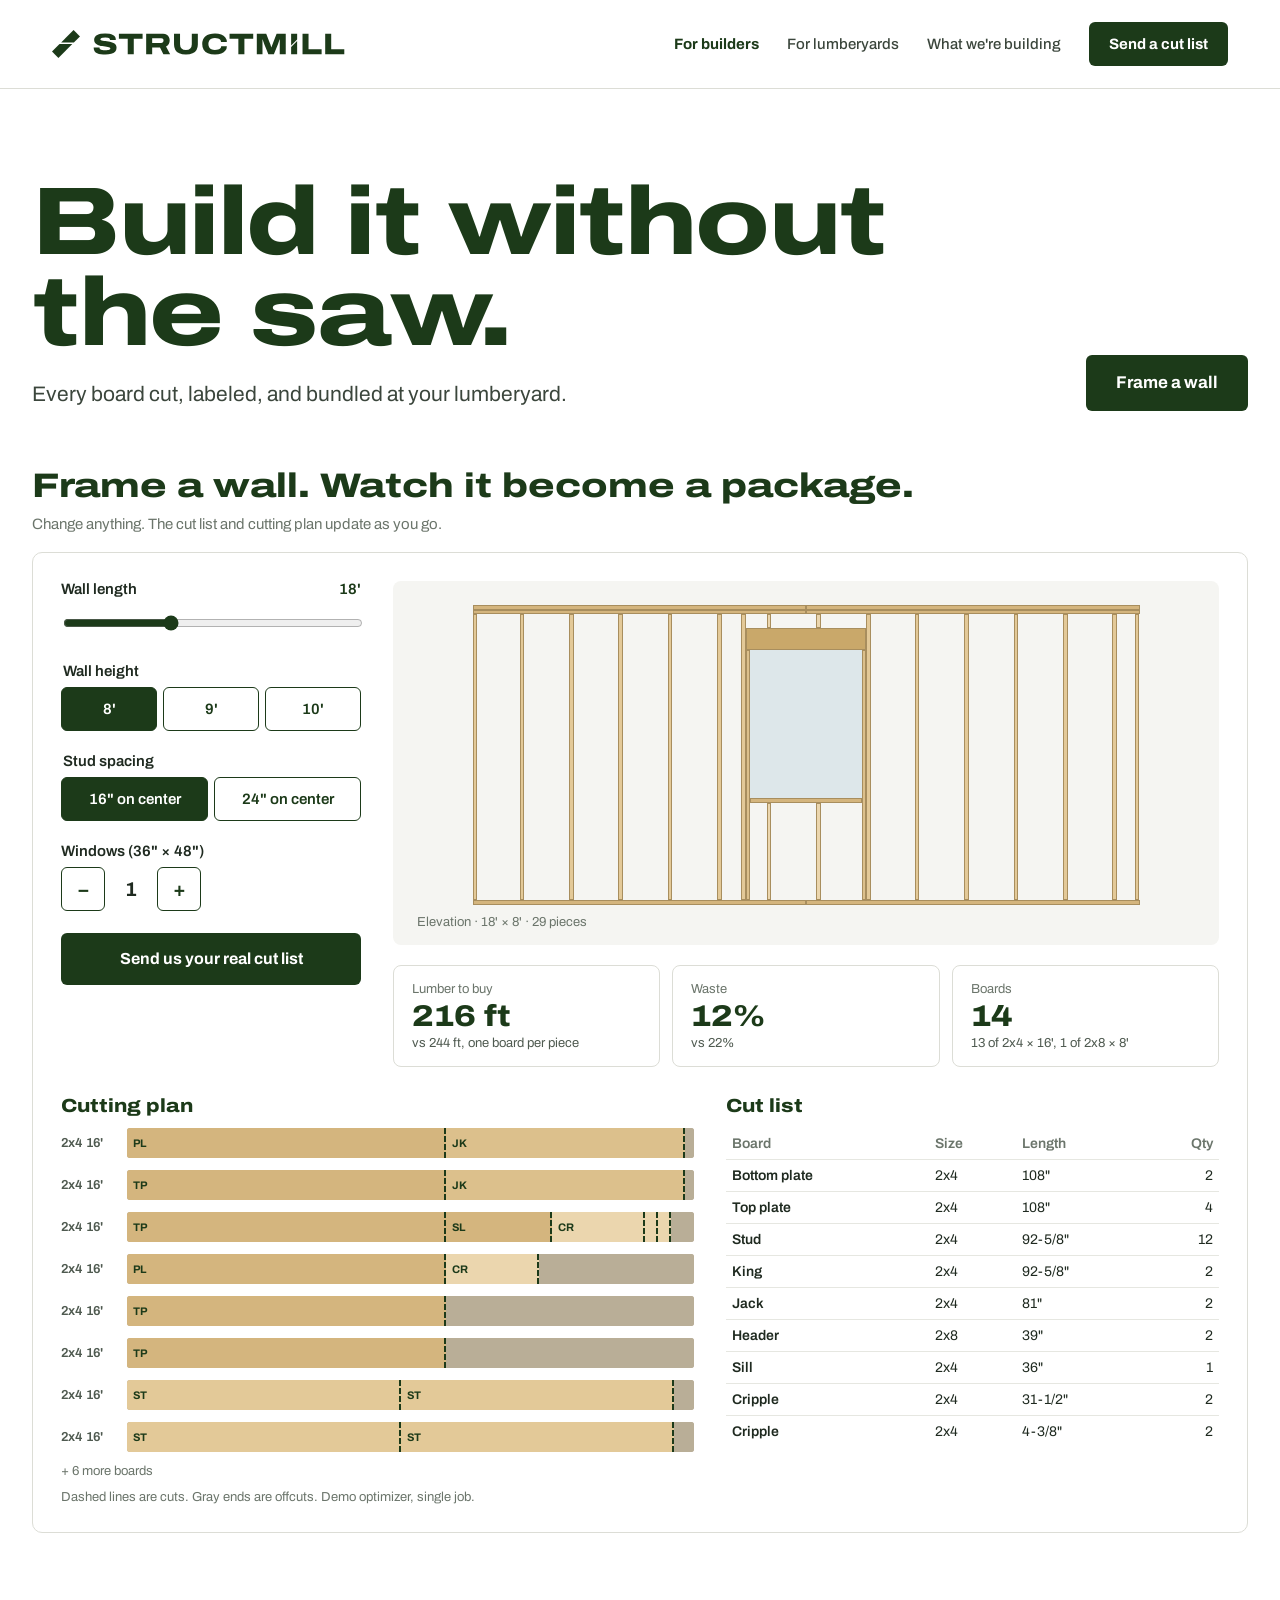
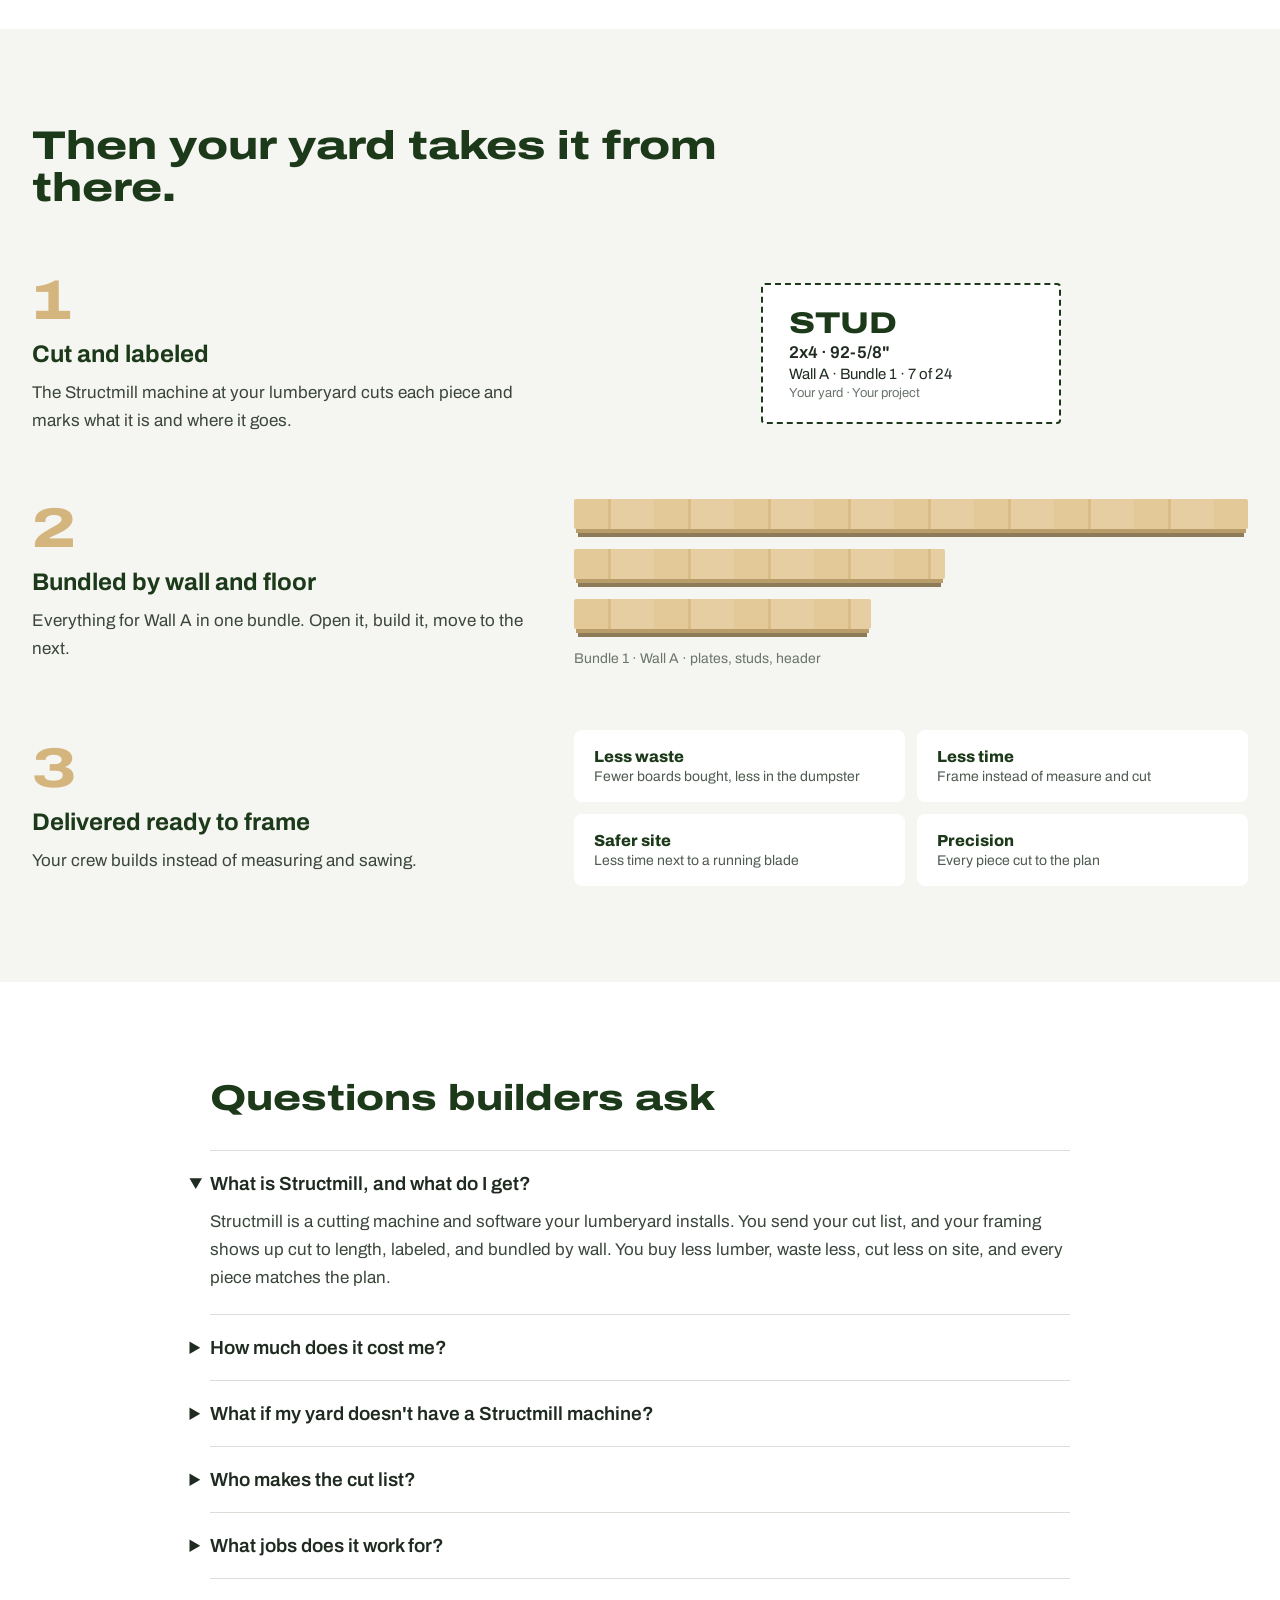
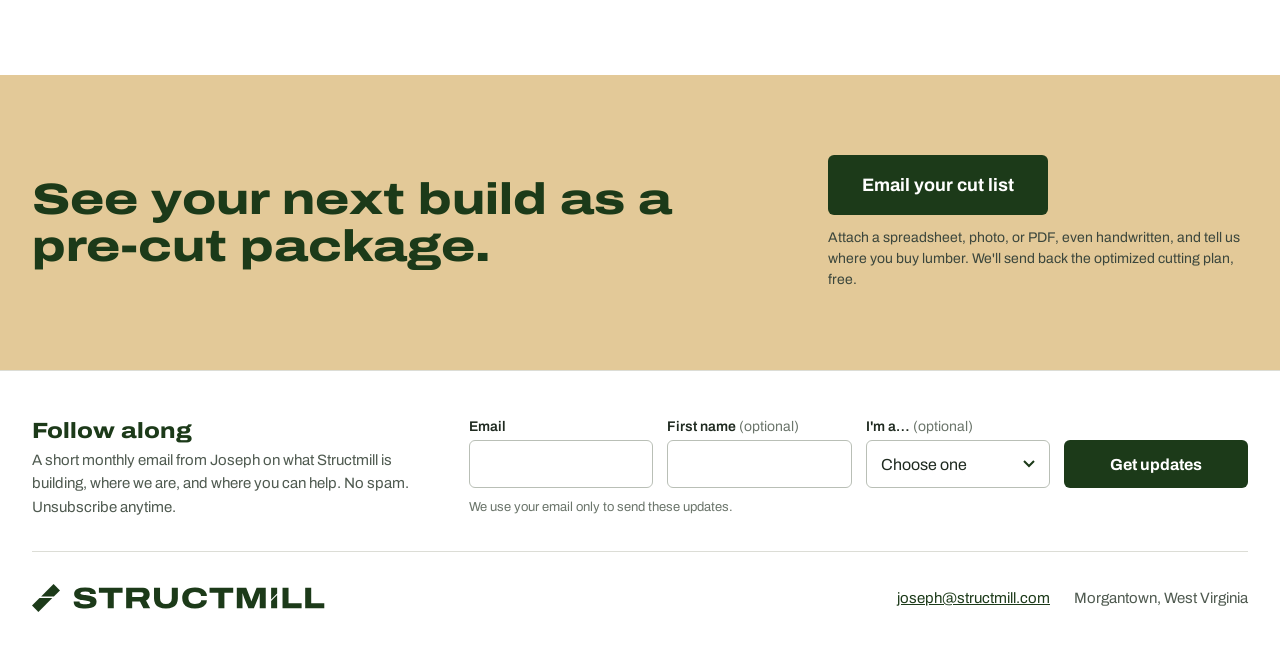
==== commit 8433dc03: "Updates signup: copy from Joseph; link /updates from demo and 404 pages Co-Authored-By: Claude Opus " ====
--- a/builders/index.html
+++ b/builders/index.html
@@ -176,7 +176,7 @@
 <footer class="sec" style="border-top: 1px solid #DCDDD6; padding: 48px 32px">
 <div style="max-width: 1240px; margin: 0 auto">
 <div class="upd-foot">
-<div class="upd-foot-copy"><h2 style="margin: 0; font-stretch: 115%; font-size: 22px; font-weight: 800; color: #1C3A19">Follow along</h2><p style="margin: 0; font-size: 15px; line-height: 1.55; color: #4F5A50">A short monthly email from the Structmill team on what we're building, where we are, and where you can help. No spam. Unsubscribe anytime.</p></div>
+<div class="upd-foot-copy"><h2 style="margin: 0; font-stretch: 115%; font-size: 22px; font-weight: 800; color: #1C3A19">Follow along</h2><p style="margin: 0; font-size: 15px; line-height: 1.55; color: #4F5A50">A short monthly email from Joseph on what Structmill is building, where we are, and where you can help. No spam. Unsubscribe anytime.</p></div>
 <div class="upd-foot-form"><form class="upd" data-updates-form data-list="structmill" novalidate>
 <label for="upd-email-2"><span>Email</span><input id="upd-email-2" type="email" name="email" autocomplete="email" inputmode="email" required></label>
 <label for="upd-name-2"><span>First name <span class="opt">(optional)</span></span><input id="upd-name-2" type="text" name="metadata__first_name" autocomplete="given-name"></label>
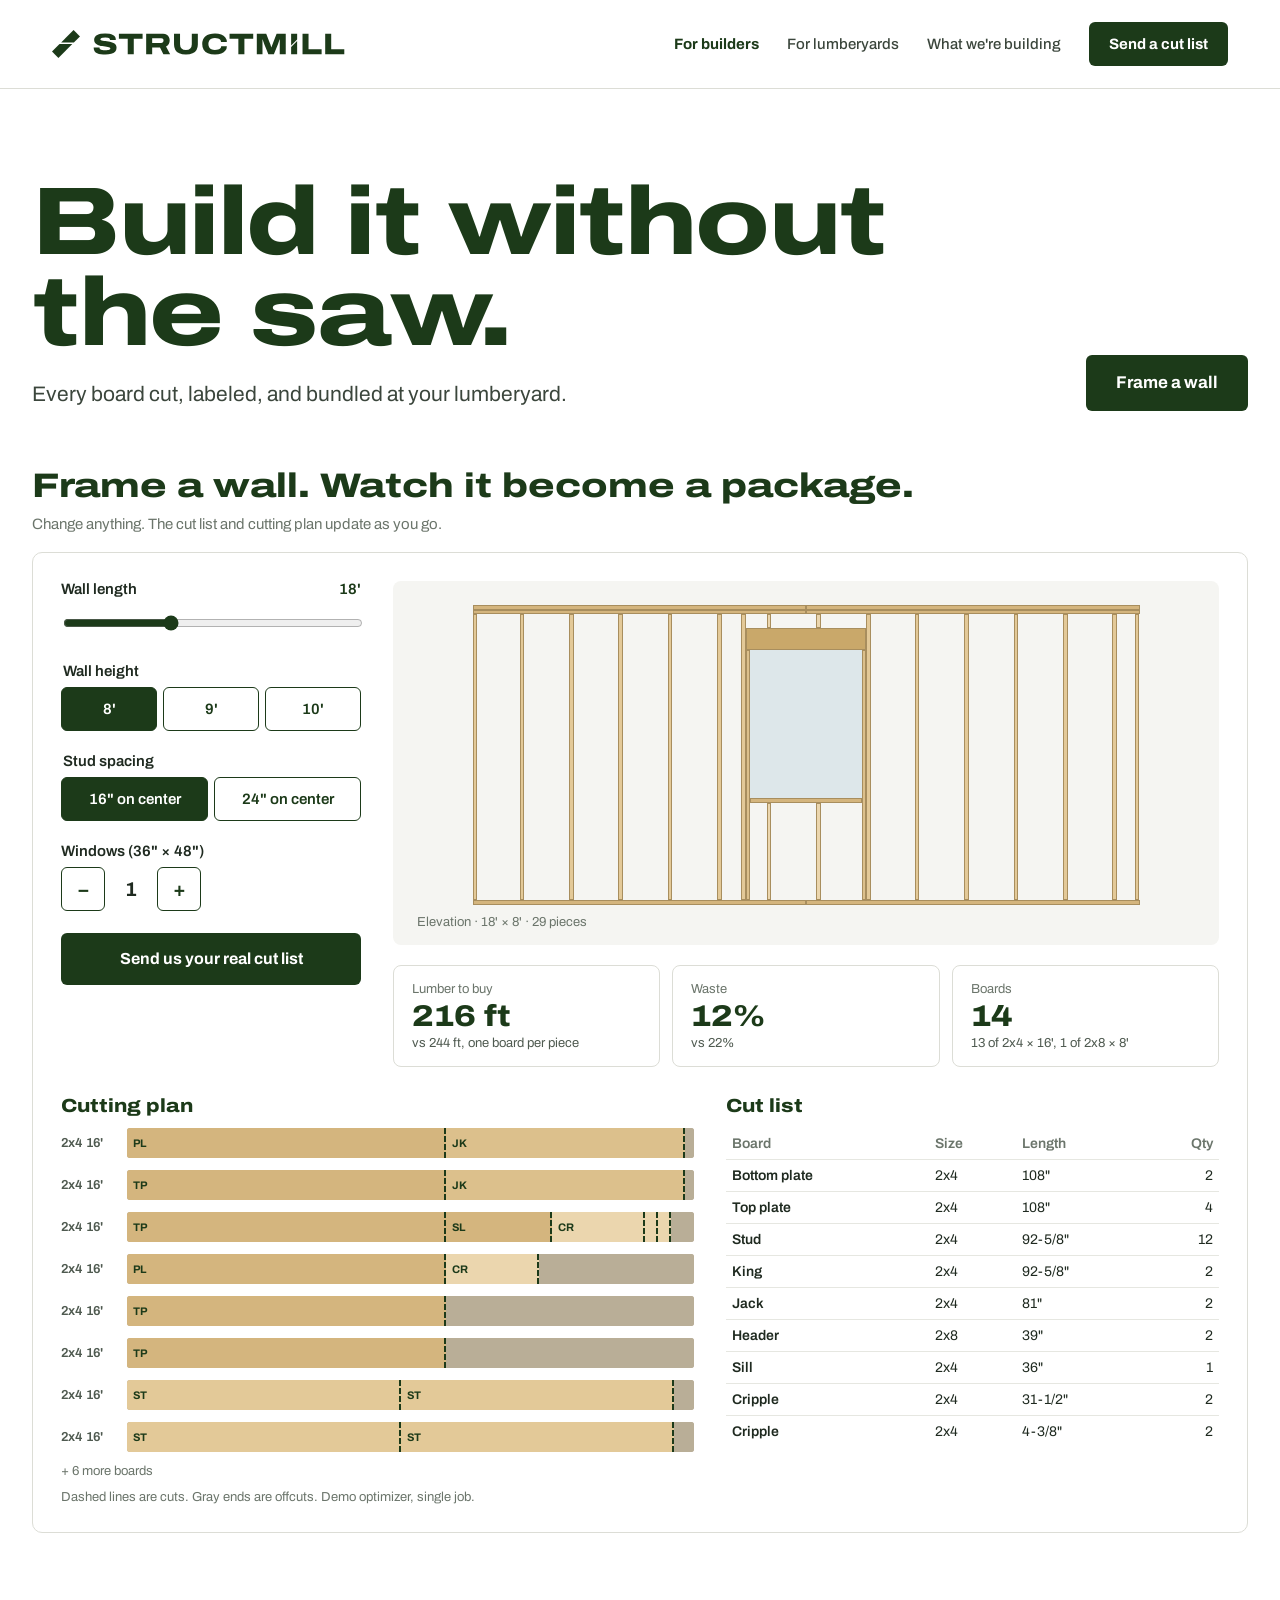
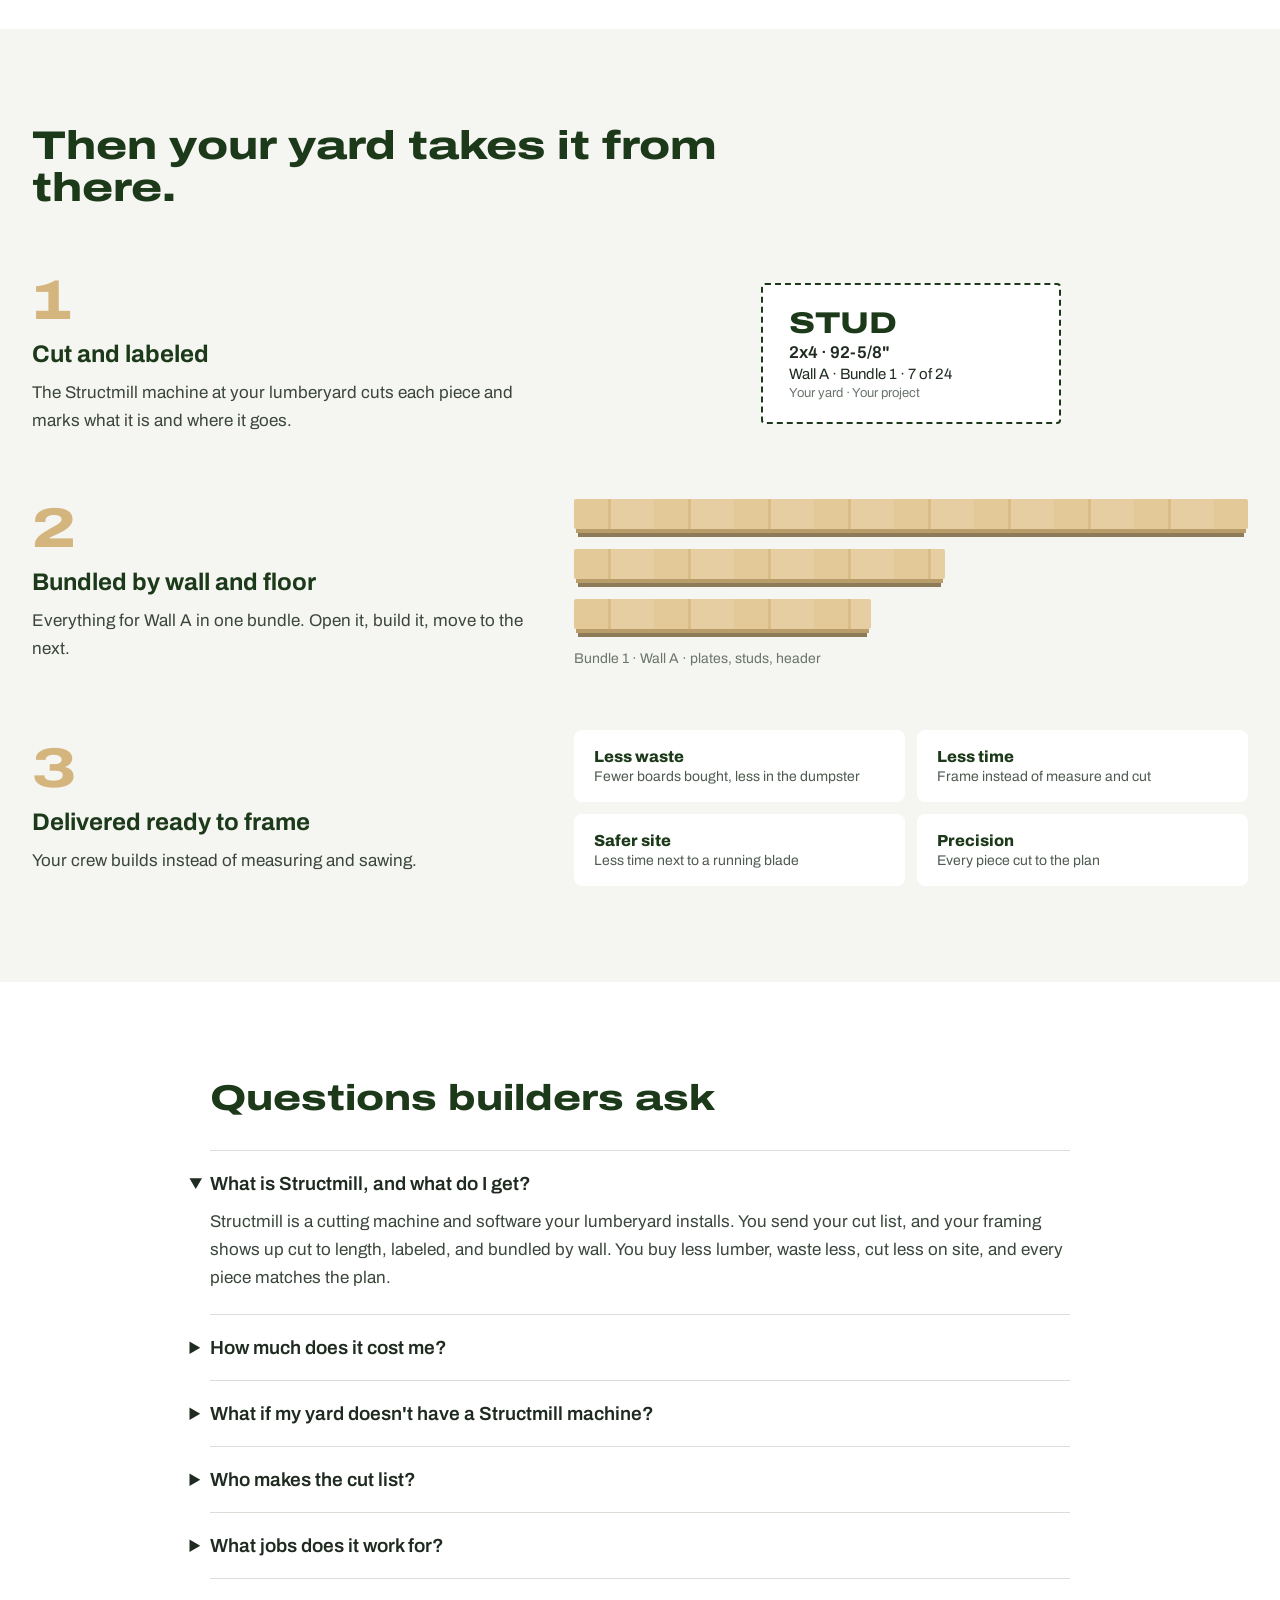
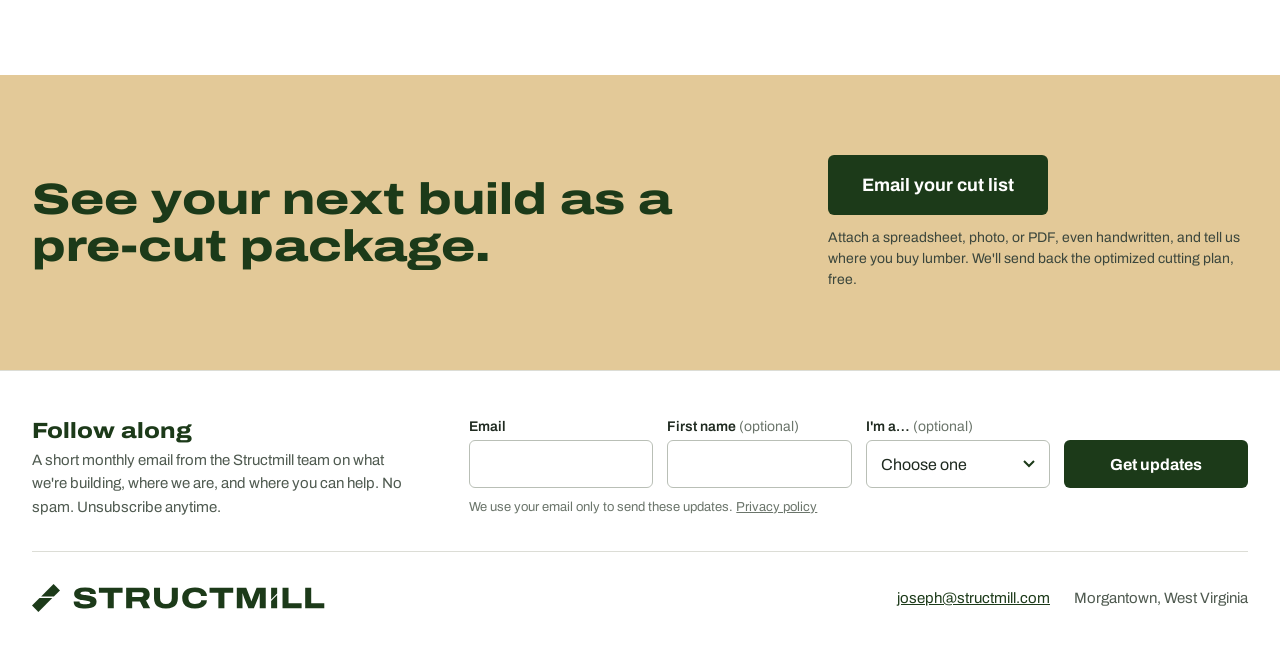
==== commit 44036b67: "Updates signup: copy back to the Structmill team; add /privacy and link it from the form Co-Authored" ====
--- a/builders/index.html
+++ b/builders/index.html
@@ -176,7 +176,7 @@
 <footer class="sec" style="border-top: 1px solid #DCDDD6; padding: 48px 32px">
 <div style="max-width: 1240px; margin: 0 auto">
 <div class="upd-foot">
-<div class="upd-foot-copy"><h2 style="margin: 0; font-stretch: 115%; font-size: 22px; font-weight: 800; color: #1C3A19">Follow along</h2><p style="margin: 0; font-size: 15px; line-height: 1.55; color: #4F5A50">A short monthly email from Joseph on what Structmill is building, where we are, and where you can help. No spam. Unsubscribe anytime.</p></div>
+<div class="upd-foot-copy"><h2 style="margin: 0; font-stretch: 115%; font-size: 22px; font-weight: 800; color: #1C3A19">Follow along</h2><p style="margin: 0; font-size: 15px; line-height: 1.55; color: #4F5A50">A short monthly email from the Structmill team on what we're building, where we are, and where you can help. No spam. Unsubscribe anytime.</p></div>
 <div class="upd-foot-form"><form class="upd" data-updates-form data-list="structmill" novalidate>
 <label for="upd-email-2"><span>Email</span><input id="upd-email-2" type="email" name="email" autocomplete="email" inputmode="email" required></label>
 <label for="upd-name-2"><span>First name <span class="opt">(optional)</span></span><input id="upd-name-2" type="text" name="metadata__first_name" autocomplete="given-name"></label>
@@ -188,7 +188,7 @@
 <div class="upd-trap" aria-hidden="true"><label for="upd-trap-2">Leave this empty<input id="upd-trap-2" type="text" name="website_confirm" tabindex="-1" autocomplete="off" data-trap></label></div>
 <p class="upd-error" role="alert" data-error></p>
 </form>
-<p class="upd-success" role="status" tabindex="-1" hidden data-success>You're on the list. First update lands next month.</p><p class="upd-note">We use your email only to send these updates.</p></div>
+<p class="upd-success" role="status" tabindex="-1" hidden data-success>You're on the list. First update lands next month.</p><p class="upd-note">We use your email only to send these updates. <a href="/privacy/" style="color: inherit">Privacy policy</a></p></div>
 </div>
 <div style="display: flex; flex-wrap: wrap; justify-content: space-between; align-items: center; gap: 24px; font-size: 15px; color: #4F5A50">
 <img class="logo" src="/assets/structmill-lockup.svg" alt="Structmill" width="293" height="28">
